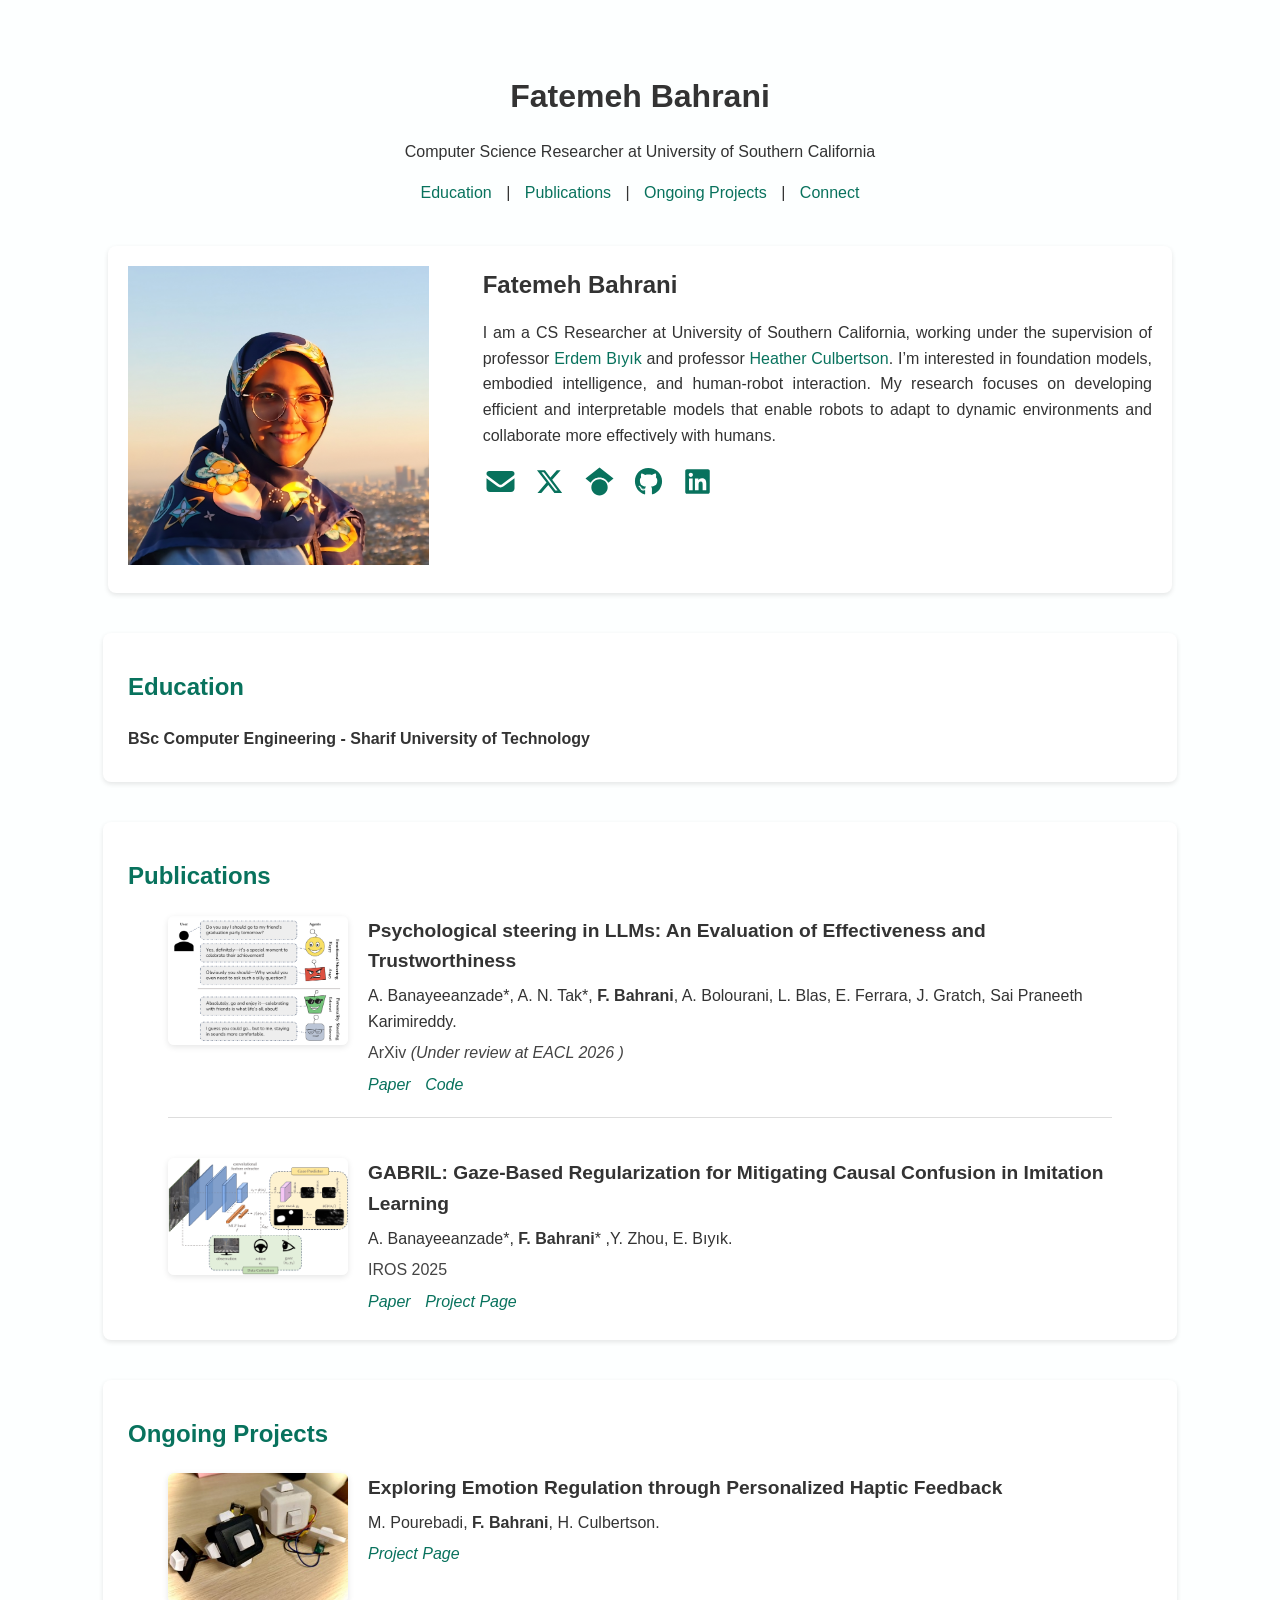
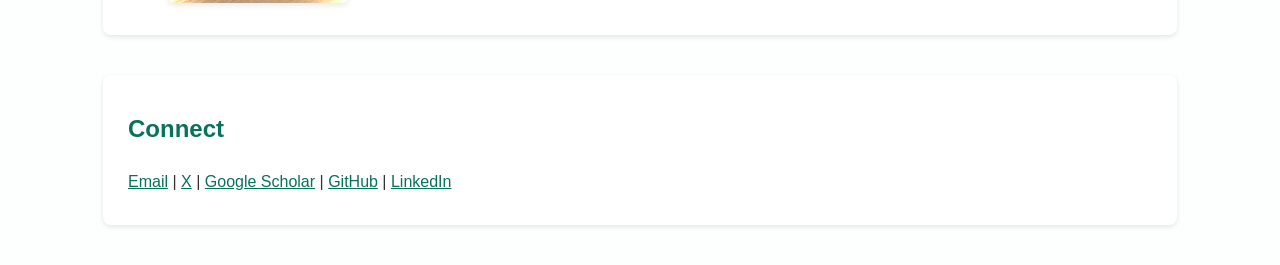
==== index.html @ c16b2621 "update in bio" ====
<!DOCTYPE html>
<html lang="en">
<head>
  <meta charset="UTF-8">
  <meta name="viewport" content="width=device-width, initial-scale=1">
  <title>Fatemeh Bahrani – Homepage</title>
  <link rel="stylesheet" href="style.css">
</head>
<body>
  <header>
    <h1>Fatemeh Bahrani</h1>
    <p>Computer Science Researcher at University of Southern California</p>
    <meta name="viewport" content="width=device-width, initial-scale=1.0">
    <nav>
      <a href="#education">Education</a> |
      <a href="#publications">Publications</a> |
      <a href="#projects">Ongoing Projects</a> |
      <a href="#connect">Connect</a>
    </nav>
  </header>

  <!-- Top Profile Section COLOR: #08725d -->
    <section class="profile">
        
        <div class="profile-summary">
            <img src="images/profile_image.jpg" alt="Fatemeh Bahrani" width="90%" >
        </div>

        <div class="profile-text">
            <h1>Fatemeh Bahrani</h1>
            <p>
            I am a CS Researcher at University of Southern California, working under the supervision of professor
            <a href="https://ebiyik.github.io/">Erdem Bıyık</a> and professor <a href="https://sites.usc.edu/culbertson/">Heather Culbertson</a>.
            I’m interested in foundation models, embodied intelligence, and human-robot interaction. My research focuses on developing efficient 
            and interpretable models that enable robots to adapt to dynamic environments and collaborate more effectively with humans.
            </p>
            <div class="social-links">
                <a href="mailto:nf.bahrani@gmail.com"><img src="icons/envelope-solid-full.svg" class="profile-icon"></a>
                <a href="https://x.com/nfbhrn"><img src="icons/x-twitter-brands-solid-full.svg" class="profile-icon"></a>
                <a href="https://scholar.google.com/citations?view_op=list_works&hl=en&user=3tdMZ68AAAAJ"><img src="icons/google-scholar-brands-solid-full.svg" class="profile-icon"></a>
                <a href="https://github.com/nfbahrani"><img src="icons/github-brands-solid-full.svg" class="profile-icon"></a>
                <a href="https://linkedin.com/in/fatemeh-bahrani"><img src="icons/linkedin-brands-solid-full.svg" class="profile-icon"></a>
            </div>
        </div> 


    </section>


  <section id="education">
    <h2>Education</h2>
    <ul>
        <li><strong>BSc Computer Engineering - Sharif University of Technology</strong></li>
    </ul>
    <!-- <p>Brief overview of your areas of focus, e.g., optimization theory, deep learning, interpretability, etc.</p> -->
  </section>

  <section id="publication">
    <h2>Publications</h2>

        <div class="publication-prj-item">
            <div class="pub-img">
                <img src="images/emo_llm.png" alt="Paper figure">
            </div>
            <div class="pub-text">
                <div class="pub-title">Psychological steering in LLMs: An Evaluation of Effectiveness and Trustworthiness</div>
                <div class="pub-authors">A. Banayeeanzade*, A. N. Tak*, <b>F. Bahrani</b>, A. Bolourani, L. Blas, E. Ferrara, J. Gratch, Sai Praneeth Karimireddy.</div>
                <div class="pub-venue">ArXiv <i>(Under review at EACL 2026 )</i></div>
                <div class="pub-links">
                    <a href="https://arxiv.org/abs/2510.04484"><i>Paper</i></a>
                    <a href="https://github.com/aminbana/PsySet"><i>Code</i></a>
                </div>
            </div>
        </div>

        <div class="publication-prj-item">
            <div class="pub-img">
                <img src="images/GABRIL.png" alt="Paper figure">
            </div>
            <div class="pub-text">
                <div class="pub-title">GABRIL: Gaze-Based Regularization for Mitigating Causal Confusion in Imitation Learning</div>
                <div class="pub-authors">A. Banayeeanzade*, <b>F. Bahrani</b>* ,Y. Zhou, E. Bıyık.</div>
                <div class="pub-venue">IROS 2025</div>
                <div class="pub-links">
                    <a href="https://arxiv.org/abs/2507.19647"><i>Paper</i></a>
                    <a href="https://liralab.usc.edu/gabril/"><i>Project Page</i></a>
                </div>
            </div>
        </div>

  </section>

  <section id="projects">
    <h2>Ongoing Projects</h2>
        <div class="publication-prj-item">
            <div class="pub-img">
                <img src="images/fidgetting.jpg" alt="Paper figure">
            </div>
            <div class="pub-text">
                <div class="pub-title">Exploring Emotion Regulation through Personalized Haptic Feedback</div>
                <div class="pub-authors">M. Pourebadi, <b>F. Bahrani</b>, H. Culbertson.</div>
                <!-- <div class="pub-venue">IROS, 2025.</div> -->
                <div class="pub-links">
                    <!-- <a href="https://arxiv.org/abs/2507.19647"><i>Paper</i></a> -->
                    <a href="https://sites.usc.edu/culbertson/fidgeting-devices/"><i>Project Page</i></a>
                </div>
            </div>
        </div>

  </section>

  <section id="connect">
    <h2>Connect</h2>
    <p>
      <a href="mailto:nf.bahrani@gmail.com">Email</a> |
      <a href="https://x.com/nfbhrn">X</a> |
      <a href="https://scholar.google.com/citations?user=3tdMZ68AAAAJ&hl=en">Google Scholar</a> |
      <a href="https://github.com/nfbahrani">GitHub</a> |
      <a href="https://linkedin.com/in/fatemeh-bahrani">LinkedIn</a>
    </p>
  </section>
</body>
</html>
---- style.css ----
.profile {
  display: flex;
  align-items: flex-start; /* Align top edges */
  justify-content: space-between;
  /* max-width: 900px; */
  margin: 40px auto;
  padding: 20px 20px;
  gap: 20px;
}

.profile-text {
  flex: 2; /* Takes remaining space */
}

.profile-text h1 {
  margin-top: 0;
}

.profile-text p {
  line-height: 1.6;
  font-size: 1rem;
  text-align: justify;  /* stretches text to both edges */
}

.profile-text a {
  color: #08725d;
  text-decoration: none;
}

.profile-text .profile-icon {
  width:4%; 
  min-width: 35px;
  height:auto; 
  vertical-align: middle;
}

.profile-text .profile-icon:hover {
  transform: scale(1.1); /* grow slightly when hovered */
  cursor: pointer;
}

.profile-text image{
    width:10%; 
    height:auto; 
    vertical-align: top;
}

.profile-text a:hover {
  text-decoration: underline;
}

.social-links {
  margin-top: 10px;
  font-size: 1rem;
}

.social-links a {
  margin-right: 10px;
}

.profile-summary { /* Width is 40% of the parent and locates on the right hand side*/
    /* flex: 0 0 50%; Fixed width */
    flex: 1;
    /* display: flex;
    justify-content: center; Center the image */
}

.profile_summary img{
    /* max-width: 15%; */
    vertical-align: middle;
}

body { 
    font-family: Arial, sans-serif; 
    line-height: 1.6; 
    margin: 0; 
    padding: 0; 
    background: #fdffff; 
    color: #333; 
}

a{
    color: #08725d;
}

header, section { 
    /* max-width: 800px;  */
    max-width: 80%;
    margin: 40px auto; 
    padding: 0 20px; 
}

header { 
    text-align: center; 
    padding-top: 10px; 
}

h1 { 
    margin-bottom: 0; 
}

nav a { 
    margin: 0 10px; 
    color: #08725d; 
    text-decoration: none; 
}

nav a:hover { 
    text-decoration: underline; 
}

section { 
    background: #fff; 
    border-radius: 8px; 
    box-shadow: 0 2px 5px rgba(0,0,0,0.1); 
    padding: 15px 25px; 
    margin-bottom: 20px; 
    /* max-width: 900px; */
    margin: 40px auto;
    gap: 20px;
}

ul { 
    list-style: none; 
    padding-left: 0; 
}

ul li { 
    margin-bottom: 10px; 
}

section h2{
    color: #08725d;
}


/* -------------------------------------------------------------------------- */
/* -------------------------------------------------------------------------- */
/* -------------------------------------------------------------------------- */
/* -------------------------------------------------------------------------- */
/* -------------------------------------------------------------------------- */
/* -------------------------------------------------------------------------- */

.publication-prj-item {
  display: flex;
  align-items: flex-start;
  margin: 10px 40px;
  gap: 20px;
}

.publication-prj-item:not(:last-child) {
  border-bottom: 1px solid #ddd;  /* separation line */
  padding-bottom: 20px;
  margin-bottom: 40px;
}

.pub-img {
    flex: 0 0 180px;   /* fixed image width */
}

.pub-img img {
    max-width: 100%;
    height: auto;
    border-radius: 6px;
    box-shadow: 0 2px 6px rgba(0,0,0,0.1);
}

.pub-text {
    flex: 1;
}

.pub-title {
    font-size: 1.2em;
    font-weight: bold;
    margin-bottom: 6px;
}

.pub-authors {
    margin-bottom: 6px;
}

.pub-venue {
    margin-bottom: 6px;
    color: #444;
}

.pub-links a {
    margin-right: 10px;
    color: #08725d;
    text-decoration: none;
}

.pub-links a:hover {
    text-decoration: underline;
}
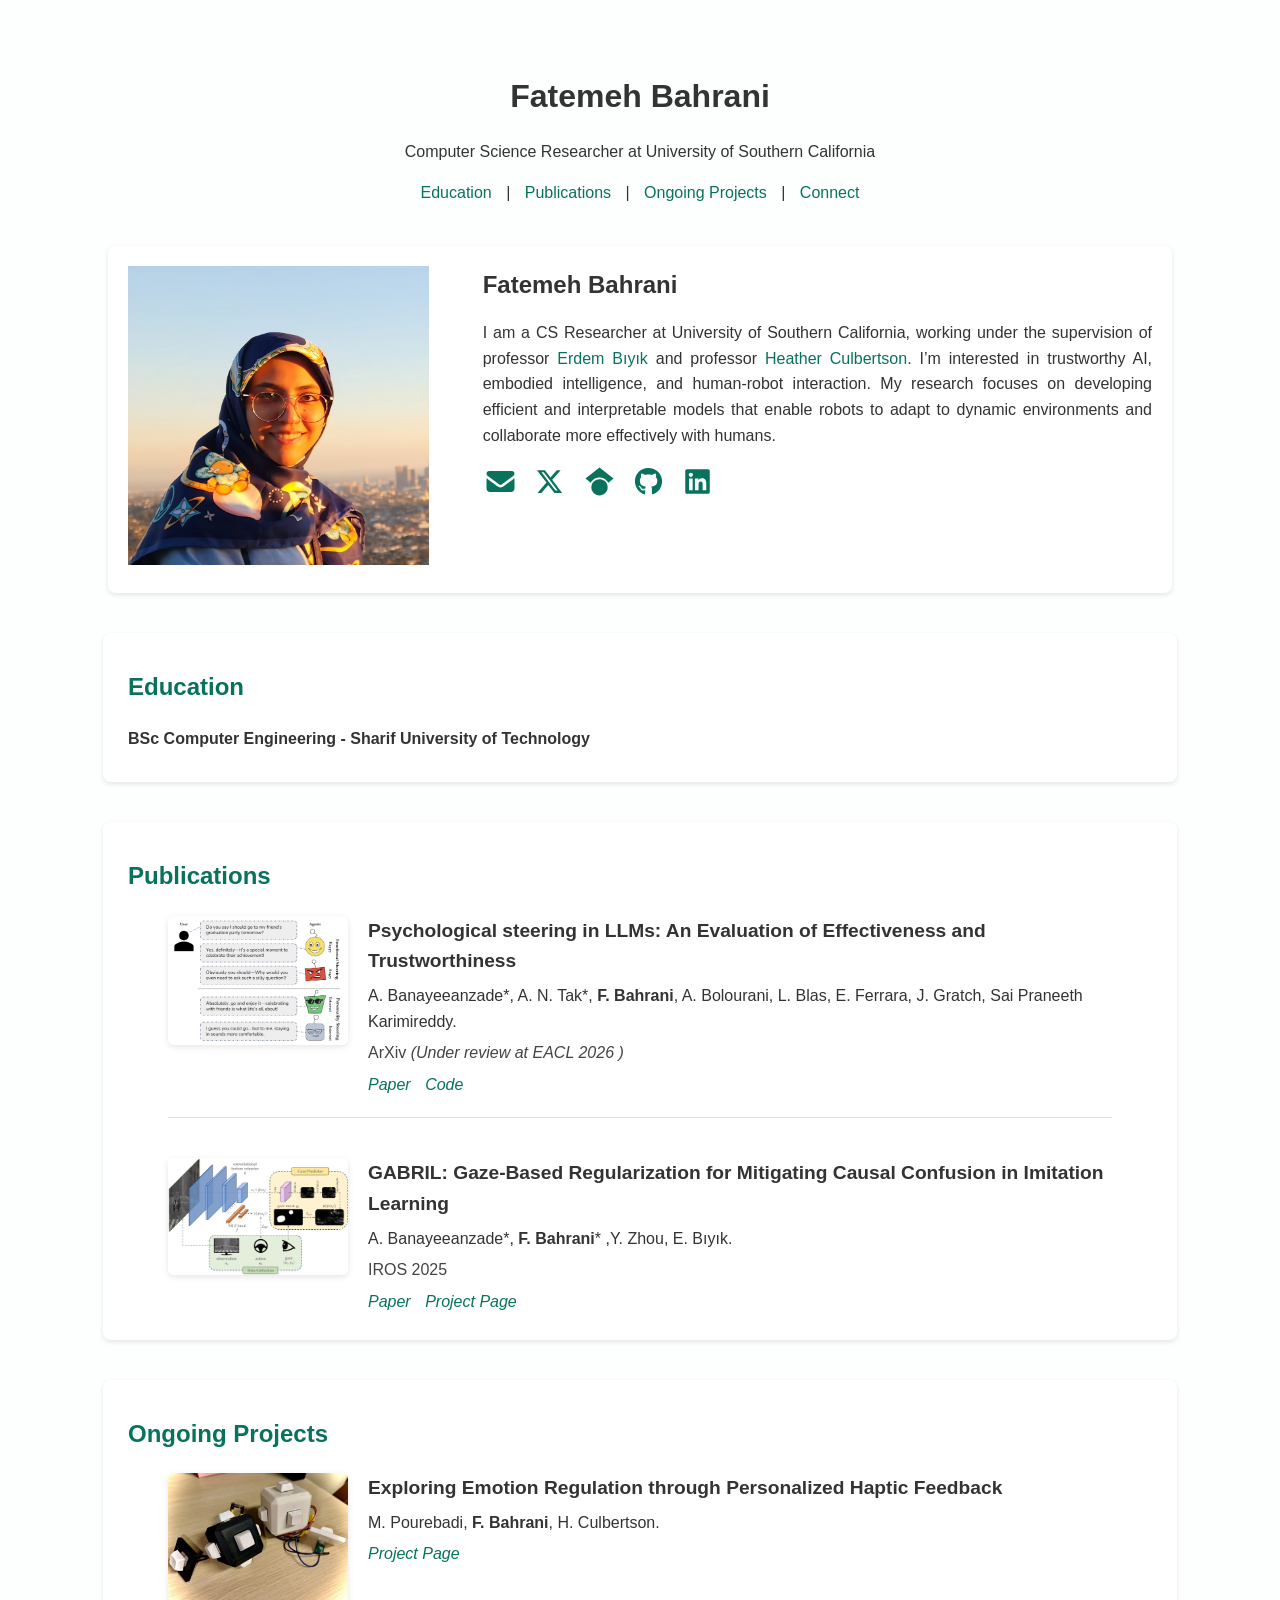
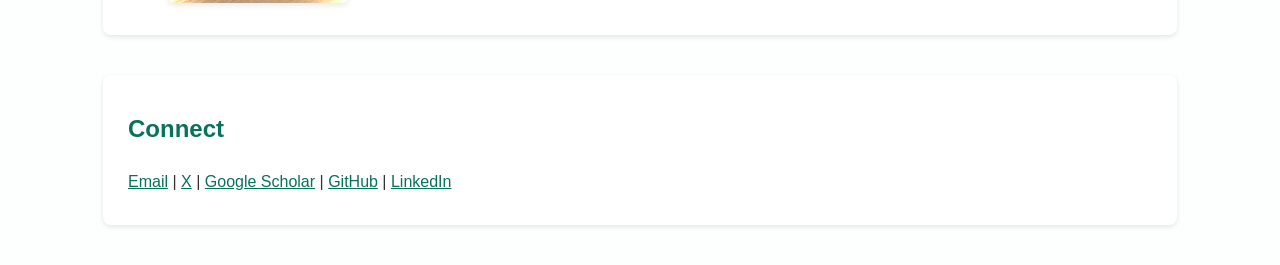
==== commit fe95a32f: "change in bio minor bug fix" ====
--- a/index.html
+++ b/index.html
@@ -31,7 +31,7 @@
             <p>
             I am a CS Researcher at University of Southern California, working under the supervision of professor
             <a href="https://ebiyik.github.io/">Erdem Bıyık</a> and professor <a href="https://sites.usc.edu/culbertson/">Heather Culbertson</a>.
-            I’m interested in foundation models, embodied intelligence, and human-robot interaction. My research focuses on developing efficient 
+            I’m interested in trustworthy AI, embodied intelligence, and human-robot interaction. My research focuses on developing efficient 
             and interpretable models that enable robots to adapt to dynamic environments and collaborate more effectively with humans.
             </p>
             <div class="social-links">
@@ -55,7 +55,7 @@
     <!-- <p>Brief overview of your areas of focus, e.g., optimization theory, deep learning, interpretability, etc.</p> -->
   </section>
 
-  <section id="publication">
+  <section id="publications">
     <h2>Publications</h2>
 
         <div class="publication-prj-item">
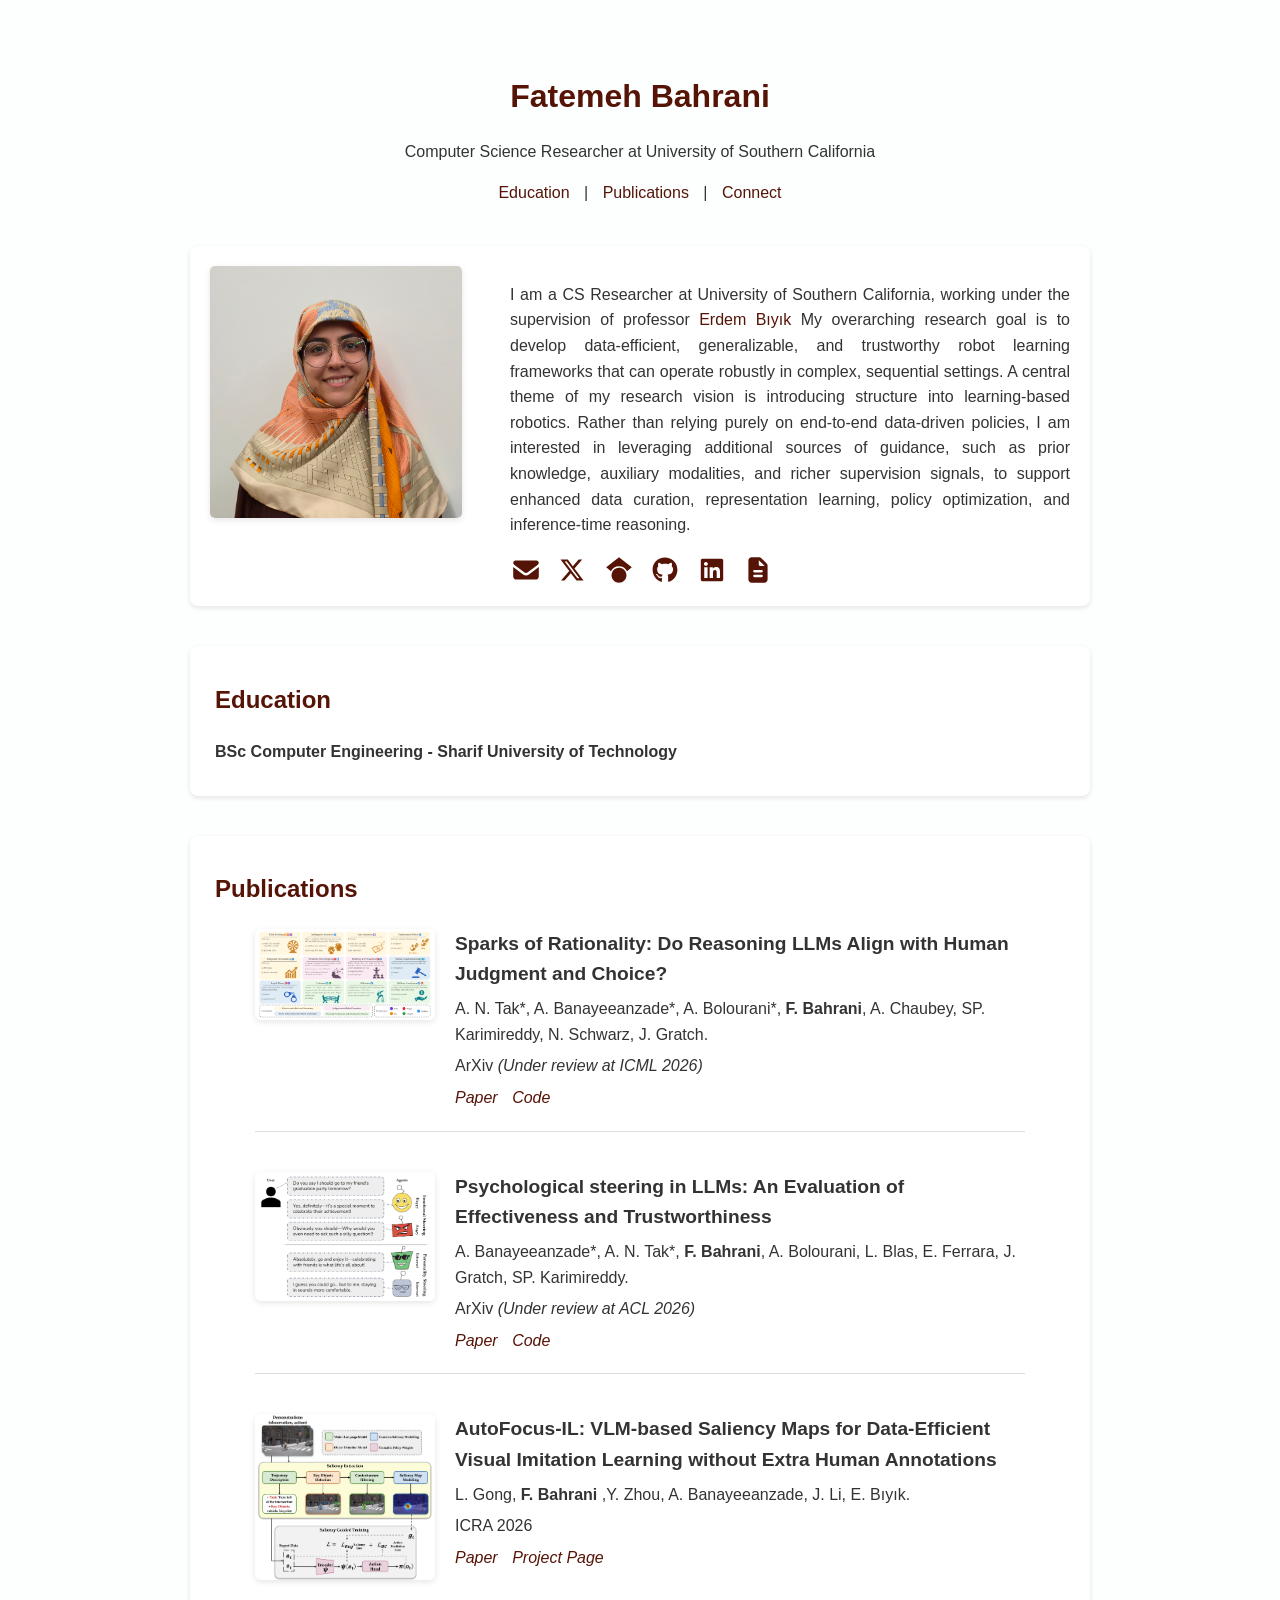
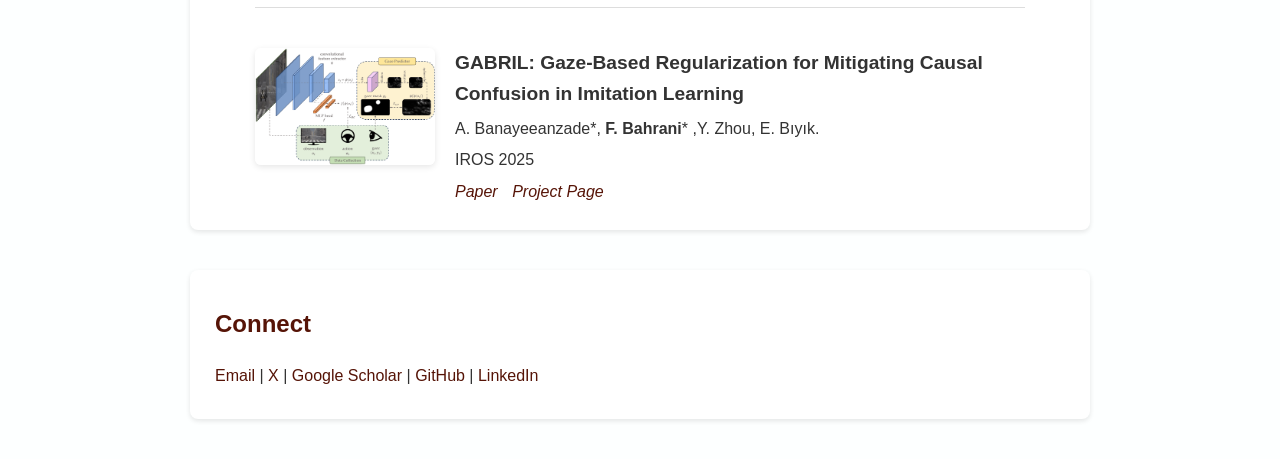
==== commit c567440f: "change theme change profile pic add cv responsive on phone size add autofocus-il and sparks of ratio" ====
--- a/index.html
+++ b/index.html
@@ -10,11 +10,10 @@
   <header>
     <h1>Fatemeh Bahrani</h1>
     <p>Computer Science Researcher at University of Southern California</p>
-    <meta name="viewport" content="width=device-width, initial-scale=1.0">
     <nav>
       <a href="#education">Education</a> |
       <a href="#publications">Publications</a> |
-      <a href="#projects">Ongoing Projects</a> |
+      <!-- <a href="#projects">Ongoing Projects</a> | -->
       <a href="#connect">Connect</a>
     </nav>
   </header>
@@ -23,23 +22,40 @@
     <section class="profile">
         
         <div class="profile-summary">
-            <img src="images/profile_image.jpg" alt="Fatemeh Bahrani" width="90%" >
+            <img src="images/profile-image.jpg" alt="Fatemeh Bahrani">
         </div>
 
         <div class="profile-text">
-            <h1>Fatemeh Bahrani</h1>
+            <!-- <h1>Fatemeh Bahrani</h1> -->
             <p>
             I am a CS Researcher at University of Southern California, working under the supervision of professor
-            <a href="https://ebiyik.github.io/">Erdem Bıyık</a> and professor <a href="https://sites.usc.edu/culbertson/">Heather Culbertson</a>.
-            I’m interested in trustworthy AI, embodied intelligence, and human-robot interaction. My research focuses on developing efficient 
-            and interpretable models that enable robots to adapt to dynamic environments and collaborate more effectively with humans.
+            <a href="https://ebiyik.github.io/">Erdem Bıyık</a>
+            My overarching research goal is to develop data-efficient, generalizable, and trustworthy robot learning 
+            frameworks that can operate robustly in complex, sequential settings. A central theme of my research 
+            vision is introducing structure into learning-based robotics. Rather than relying purely on end-to-end 
+            data-driven policies, I am interested in leveraging additional sources of guidance, such as prior knowledge, 
+            auxiliary modalities, and richer supervision signals, to support enhanced data curation, representation 
+            learning, policy optimization, and inference-time reasoning.
             </p>
             <div class="social-links">
-                <a href="mailto:nf.bahrani@gmail.com"><img src="icons/envelope-solid-full.svg" class="profile-icon"></a>
-                <a href="https://x.com/nfbhrn"><img src="icons/x-twitter-brands-solid-full.svg" class="profile-icon"></a>
-                <a href="https://scholar.google.com/citations?view_op=list_works&hl=en&user=3tdMZ68AAAAJ"><img src="icons/google-scholar-brands-solid-full.svg" class="profile-icon"></a>
-                <a href="https://github.com/nfbahrani"><img src="icons/github-brands-solid-full.svg" class="profile-icon"></a>
-                <a href="https://linkedin.com/in/fatemeh-bahrani"><img src="icons/linkedin-brands-solid-full.svg" class="profile-icon"></a>
+                <a href="mailto:nf.bahrani@gmail.com">
+                    <svg xmlns="http://www.w3.org/2000/svg" viewBox="0 0 640 640" class="profile-icon"><!--!Font Awesome Free v7.1.0 by @fontawesome - https://fontawesome.com License - https://fontawesome.com/license/free Copyright 2026 Fonticons, Inc.--><path fill="currentColor" d="M112 128C85.5 128 64 149.5 64 176C64 191.1 71.1 205.3 83.2 214.4L291.2 370.4C308.3 383.2 331.7 383.2 348.8 370.4L556.8 214.4C568.9 205.3 576 191.1 576 176C576 149.5 554.5 128 528 128L112 128zM64 260L64 448C64 483.3 92.7 512 128 512L512 512C547.3 512 576 483.3 576 448L576 260L377.6 408.8C343.5 434.4 296.5 434.4 262.4 408.8L64 260z"/></svg>
+                </a>
+                <a href="https://x.com/nfbhrn">
+                    <svg xmlns="http://www.w3.org/2000/svg" viewBox="0 0 640 640" class="profile-icon"><!--!Font Awesome Free v7.1.0 by @fontawesome - https://fontawesome.com License - https://fontawesome.com/license/free Copyright 2026 Fonticons, Inc.--><path fill="currentColor" d="M453.2 112L523.8 112L369.6 288.2L551 528L409 528L297.7 382.6L170.5 528L99.8 528L264.7 339.5L90.8 112L236.4 112L336.9 244.9L453.2 112zM428.4 485.8L467.5 485.8L215.1 152L173.1 152L428.4 485.8z"/></svg>
+                </a>
+                <a href="https://scholar.google.com/citations?view_op=list_works&hl=en&user=3tdMZ68AAAAJ">
+                    <svg xmlns="http://www.w3.org/2000/svg" viewBox="0 0 640 640" class="profile-icon"><!--!Font Awesome Free v7.1.0 by @fontawesome - https://fontawesome.com License - https://fontawesome.com/license/free Copyright 2026 Fonticons, Inc.--><path fill="currentColor" d="M454.9 362.5C454.9 362.5 454.9 362.6 455 362.6C464.2 382 469.4 403.7 469.4 426.6C469.3 509.1 402.5 576 320 576C237.5 576 170.7 509.1 170.7 426.7C170.7 403.8 175.9 382.1 185.1 362.7C186.8 359.1 188.7 355.5 190.7 352C195.1 344.4 200.1 337.3 205.7 330.7C233.1 298.1 274.2 277.4 320.1 277.4C353.7 277.4 384.7 288.5 409.7 307.3C418.8 314.2 427.1 322 434.5 330.8C440.1 337.4 445.1 344.6 449.5 352.1C451.5 355.5 453.3 359.1 455 362.6L454.9 362.5zM481.3 343.7C451.2 285.3 390.3 245.3 320 245.3C249.7 245.3 188.8 285.3 158.7 343.7L64 266.7L320 64L576 266.7L481.3 343.8L481.3 343.7z"/></svg>
+                </a>
+                <a href="https://github.com/nfbahrani">
+                    <svg xmlns="http://www.w3.org/2000/svg" viewBox="0 0 640 640" class="profile-icon"><!--!Font Awesome Free v7.1.0 by @fontawesome - https://fontawesome.com License - https://fontawesome.com/license/free Copyright 2026 Fonticons, Inc.--><path fill="currentColor" d="M237.9 461.4C237.9 463.4 235.6 465 232.7 465C229.4 465.3 227.1 463.7 227.1 461.4C227.1 459.4 229.4 457.8 232.3 457.8C235.3 457.5 237.9 459.1 237.9 461.4zM206.8 456.9C206.1 458.9 208.1 461.2 211.1 461.8C213.7 462.8 216.7 461.8 217.3 459.8C217.9 457.8 216 455.5 213 454.6C210.4 453.9 207.5 454.9 206.8 456.9zM251 455.2C248.1 455.9 246.1 457.8 246.4 460.1C246.7 462.1 249.3 463.4 252.3 462.7C255.2 462 257.2 460.1 256.9 458.1C256.6 456.2 253.9 454.9 251 455.2zM316.8 72C178.1 72 72 177.3 72 316C72 426.9 141.8 521.8 241.5 555.2C254.3 557.5 258.8 549.6 258.8 543.1C258.8 536.9 258.5 502.7 258.5 481.7C258.5 481.7 188.5 496.7 173.8 451.9C173.8 451.9 162.4 422.8 146 415.3C146 415.3 123.1 399.6 147.6 399.9C147.6 399.9 172.5 401.9 186.2 425.7C208.1 464.3 244.8 453.2 259.1 446.6C261.4 430.6 267.9 419.5 275.1 412.9C219.2 406.7 162.8 398.6 162.8 302.4C162.8 274.9 170.4 261.1 186.4 243.5C183.8 237 175.3 210.2 189 175.6C209.9 169.1 258 202.6 258 202.6C278 197 299.5 194.1 320.8 194.1C342.1 194.1 363.6 197 383.6 202.6C383.6 202.6 431.7 169 452.6 175.6C466.3 210.3 457.8 237 455.2 243.5C471.2 261.2 481 275 481 302.4C481 398.9 422.1 406.6 366.2 412.9C375.4 420.8 383.2 435.8 383.2 459.3C383.2 493 382.9 534.7 382.9 542.9C382.9 549.4 387.5 557.3 400.2 555C500.2 521.8 568 426.9 568 316C568 177.3 455.5 72 316.8 72zM169.2 416.9C167.9 417.9 168.2 420.2 169.9 422.1C171.5 423.7 173.8 424.4 175.1 423.1C176.4 422.1 176.1 419.8 174.4 417.9C172.8 416.3 170.5 415.6 169.2 416.9zM158.4 408.8C157.7 410.1 158.7 411.7 160.7 412.7C162.3 413.7 164.3 413.4 165 412C165.7 410.7 164.7 409.1 162.7 408.1C160.7 407.5 159.1 407.8 158.4 408.8zM190.8 444.4C189.2 445.7 189.8 448.7 192.1 450.6C194.4 452.9 197.3 453.2 198.6 451.6C199.9 450.3 199.3 447.3 197.3 445.4C195.1 443.1 192.1 442.8 190.8 444.4zM179.4 429.7C177.8 430.7 177.8 433.3 179.4 435.6C181 437.9 183.7 438.9 185 437.9C186.6 436.6 186.6 434 185 431.7C183.6 429.4 181 428.4 179.4 429.7z"/></svg>
+                </a>
+                <a href="https://linkedin.com/in/fatemeh-bahrani">
+                    <svg xmlns="http://www.w3.org/2000/svg" viewBox="0 0 640 640" class="profile-icon"><!--!Font Awesome Free v7.1.0 by @fontawesome - https://fontawesome.com License - https://fontawesome.com/license/free Copyright 2026 Fonticons, Inc.--><path fill="currentColor" d="M512 96L127.9 96C110.3 96 96 110.5 96 128.3L96 511.7C96 529.5 110.3 544 127.9 544L512 544C529.6 544 544 529.5 544 511.7L544 128.3C544 110.5 529.6 96 512 96zM231.4 480L165 480L165 266.2L231.5 266.2L231.5 480L231.4 480zM198.2 160C219.5 160 236.7 177.2 236.7 198.5C236.7 219.8 219.5 237 198.2 237C176.9 237 159.7 219.8 159.7 198.5C159.7 177.2 176.9 160 198.2 160zM480.3 480L413.9 480L413.9 376C413.9 351.2 413.4 319.3 379.4 319.3C344.8 319.3 339.5 346.3 339.5 374.2L339.5 480L273.1 480L273.1 266.2L336.8 266.2L336.8 295.4L337.7 295.4C346.6 278.6 368.3 260.9 400.6 260.9C467.8 260.9 480.3 305.2 480.3 362.8L480.3 480z"/></svg>
+                </a>
+                <a href="files/Fatemeh_Bahrani_CV.pdf">
+                    <svg xmlns="http://www.w3.org/2000/svg" viewBox="0 0 640 640" class="profile-icon"><!--!Font Awesome Free v7.1.0 by @fontawesome - https://fontawesome.com License - https://fontawesome.com/license/free Copyright 2026 Fonticons, Inc.--><path fill="currentColor" d="M128 128C128 92.7 156.7 64 192 64L341.5 64C358.5 64 374.8 70.7 386.8 82.7L493.3 189.3C505.3 201.3 512 217.6 512 234.6L512 512C512 547.3 483.3 576 448 576L192 576C156.7 576 128 547.3 128 512L128 128zM336 122.5L336 216C336 229.3 346.7 240 360 240L453.5 240L336 122.5zM248 320C234.7 320 224 330.7 224 344C224 357.3 234.7 368 248 368L392 368C405.3 368 416 357.3 416 344C416 330.7 405.3 320 392 320L248 320zM248 416C234.7 416 224 426.7 224 440C224 453.3 234.7 464 248 464L392 464C405.3 464 416 453.3 416 440C416 426.7 405.3 416 392 416L248 416z"/></svg>
+                </a>
             </div>
         </div> 
 
@@ -60,12 +76,27 @@
 
         <div class="publication-prj-item">
             <div class="pub-img">
-                <img src="images/emo_llm.png" alt="Paper figure">
+                <img src="images/paper_img/sparks_of_rationality.png" alt="Paper figure">
+            </div>
+            <div class="pub-text">
+                <div class="pub-title">Sparks of Rationality: Do Reasoning LLMs Align with Human Judgment and Choice?</div>
+                <div class="pub-authors">A. N. Tak*, A. Banayeeanzade*, A. Bolourani*, <b>F. Bahrani</b>, A. Chaubey, SP. Karimireddy, N. Schwarz, J. Gratch.</div>
+                <div class="pub-venue">ArXiv <i>(Under review at ICML 2026)</i></div>
+                <div class="pub-links">
+                    <a href="https://www.arxiv.org/abs/2601.22329"><i>Paper</i></a>
+                    <a href="https://github.com/AlaNekTak/DLLM"><i>Code</i></a>
+                </div>
+            </div>
+        </div>
+
+        <div class="publication-prj-item">
+            <div class="pub-img">
+                <img src="images/paper_img/psyset.png" alt="Paper figure">
             </div>
             <div class="pub-text">
                 <div class="pub-title">Psychological steering in LLMs: An Evaluation of Effectiveness and Trustworthiness</div>
-                <div class="pub-authors">A. Banayeeanzade*, A. N. Tak*, <b>F. Bahrani</b>, A. Bolourani, L. Blas, E. Ferrara, J. Gratch, Sai Praneeth Karimireddy.</div>
-                <div class="pub-venue">ArXiv <i>(Under review at EACL 2026 )</i></div>
+                <div class="pub-authors">A. Banayeeanzade*, A. N. Tak*, <b>F. Bahrani</b>, A. Bolourani, L. Blas, E. Ferrara, J. Gratch, SP. Karimireddy.</div>
+                <div class="pub-venue">ArXiv <i>(Under review at ACL 2026)</i></div>
                 <div class="pub-links">
                     <a href="https://arxiv.org/abs/2510.04484"><i>Paper</i></a>
                     <a href="https://github.com/aminbana/PsySet"><i>Code</i></a>
@@ -75,7 +106,22 @@
 
         <div class="publication-prj-item">
             <div class="pub-img">
-                <img src="images/GABRIL.png" alt="Paper figure">
+                <img src="images/paper_img/autofocus.png" alt="Paper figure">
+            </div>
+            <div class="pub-text">
+                <div class="pub-title">AutoFocus-IL: VLM-based Saliency Maps for Data-Efficient Visual Imitation Learning without Extra Human Annotations</div>
+                <div class="pub-authors">L. Gong, <b>F. Bahrani</b> ,Y. Zhou, A. Banayeeanzade, J. Li, E. Bıyık.</div>
+                <div class="pub-venue">ICRA 2026</div>
+                <div class="pub-links">
+                    <a href="https://arxiv.org/abs/2511.18617"><i>Paper</i></a>
+                    <a href="https://autofocus-il.github.io/"><i>Project Page</i></a>
+                </div>
+            </div>
+        </div>
+
+        <div class="publication-prj-item">
+            <div class="pub-img">
+                <img src="images/paper_img/GABRIL.png" alt="Paper figure">
             </div>
             <div class="pub-text">
                 <div class="pub-title">GABRIL: Gaze-Based Regularization for Mitigating Causal Confusion in Imitation Learning</div>
@@ -90,24 +136,9 @@
 
   </section>
 
-  <section id="projects">
-    <h2>Ongoing Projects</h2>
-        <div class="publication-prj-item">
-            <div class="pub-img">
-                <img src="images/fidgetting.jpg" alt="Paper figure">
-            </div>
-            <div class="pub-text">
-                <div class="pub-title">Exploring Emotion Regulation through Personalized Haptic Feedback</div>
-                <div class="pub-authors">M. Pourebadi, <b>F. Bahrani</b>, H. Culbertson.</div>
-                <!-- <div class="pub-venue">IROS, 2025.</div> -->
-                <div class="pub-links">
-                    <!-- <a href="https://arxiv.org/abs/2507.19647"><i>Paper</i></a> -->
-                    <a href="https://sites.usc.edu/culbertson/fidgeting-devices/"><i>Project Page</i></a>
-                </div>
-            </div>
-        </div>
-
-  </section>
+  <!-- <section id="projects">
+    <h2>Other Projects</h2>
+  <!-- </section> -->
 
   <section id="connect">
     <h2>Connect</h2>
--- a/style.css
+++ b/style.css
@@ -1,3 +1,87 @@
+:root {
+    --primary-color: #561407;
+    --secondary-color: #ffffff;
+    --text-color: #333;
+    --link-color: #560724;
+    --link-hover-color: #43051a;
+}
+@media (max-width: 768px) {
+    section {
+        margin: 20px auto;
+        padding: 16px;
+    }
+
+    .profile {
+        flex-direction: column;
+        align-items: center;
+        text-align: center;
+    }
+
+    .profile-summary {
+        width: 100%;
+        text-align: center;
+        display: flex;
+        justify-content: center;
+    }
+
+    .profile-summary img {
+        display: inline-block;
+        width: 70%;
+        max-width: 280px;
+    }
+
+    .profile-text {
+        width: 100%;
+    }
+
+    .profile-text p {
+        text-align: left; /* justified text is bad on mobile */
+    }
+
+    .publication-prj-item {
+        flex-direction: column;
+        margin: 20px 0;
+    }
+
+    .pub-img {
+        flex: none;
+        width: 100%;
+    }
+
+    .pub-img img {
+        max-width: 100%;
+    }
+}
+
+@media (max-width: 480px) {
+    .profile-text .profile-icon {
+        width: 28px;
+        height: 28px;
+        color: var(--primary-color)
+    }
+
+    body {
+        font-size: 15px;
+    }
+
+    .pub-title {
+        font-size: 1.05em;
+    }
+}
+
+@media (max-width: 600px) {
+    nav {
+        display: flex;
+        flex-wrap: wrap;
+        justify-content: center;
+        gap: 10px;
+    }
+
+    nav a {
+        margin: 0;
+    }
+}
+
 .profile {
   display: flex;
   align-items: flex-start; /* Align top edges */
@@ -23,14 +107,13 @@
 }
 
 .profile-text a {
-  color: #08725d;
+  color: var(--primary-color);
   text-decoration: none;
 }
 
 .profile-text .profile-icon {
-  width:4%; 
-  min-width: 35px;
-  height:auto; 
+  width: 32px;
+  height: 32px;
   vertical-align: middle;
 }
 
@@ -46,7 +129,7 @@
 }
 
 .profile-text a:hover {
-  text-decoration: underline;
+    text-decoration: none;
 }
 
 .social-links {
@@ -65,9 +148,12 @@
     justify-content: center; Center the image */
 }
 
-.profile_summary img{
+.profile-summary img{
     /* max-width: 15%; */
-    vertical-align: middle;
+    width: 90%;
+    /* vertical-align: middle; */
+    border-radius: 2%;
+    box-shadow: 0 2px 6px rgba(0,0,0,0.1);
 }
 
 body { 
@@ -80,14 +166,19 @@
 }
 
 a{
-    color: #08725d;
+    text-decoration: none;
+    color: var(--primary-color);
 }
 
 header, section { 
     /* max-width: 800px;  */
-    max-width: 80%;
-    margin: 40px auto; 
-    padding: 0 20px; 
+    /* max-width: 80%; */
+    /* margin: 40px auto;  */
+    width: 100%;
+    max-width: 900px;
+    margin: 40px auto;
+    padding: 0 16px;
+    box-sizing: border-box;
 }
 
 header { 
@@ -97,20 +188,21 @@
 
 h1 { 
     margin-bottom: 0; 
+    color: var(--primary-color);
 }
 
 nav a { 
     margin: 0 10px; 
-    color: #08725d; 
+    color: var(--primary-color); 
     text-decoration: none; 
 }
 
 nav a:hover { 
-    text-decoration: underline; 
+    text-decoration: none; 
 }
 
 section { 
-    background: #fff; 
+    background: var(--secondary-color); 
     border-radius: 8px; 
     box-shadow: 0 2px 5px rgba(0,0,0,0.1); 
     padding: 15px 25px; 
@@ -130,7 +222,7 @@
 }
 
 section h2{
-    color: #08725d;
+    color: var(--primary-color);
 }
 
 
@@ -181,12 +273,12 @@
 
 .pub-venue {
     margin-bottom: 6px;
-    color: #444;
+    color: var(--text-color);
 }
 
 .pub-links a {
     margin-right: 10px;
-    color: #08725d;
+    color: var(--primary-color);
     text-decoration: none;
 }
 
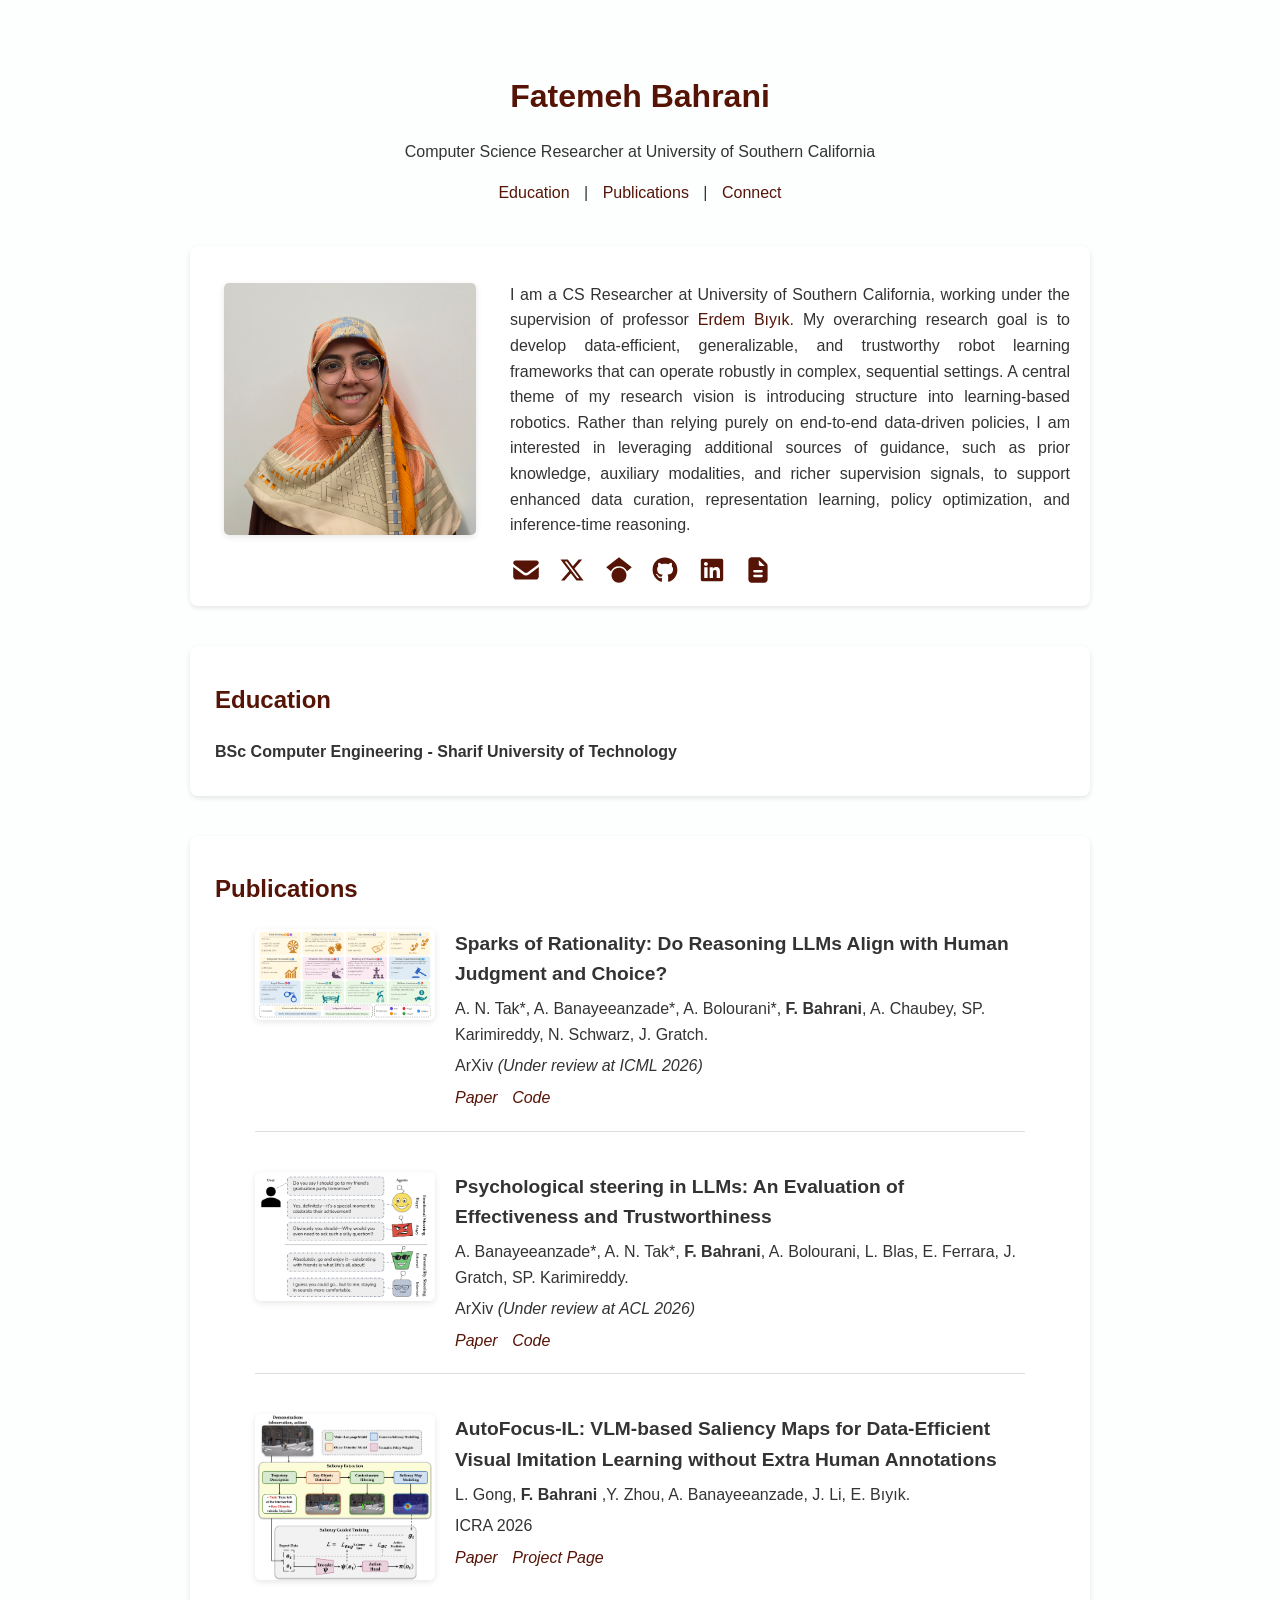
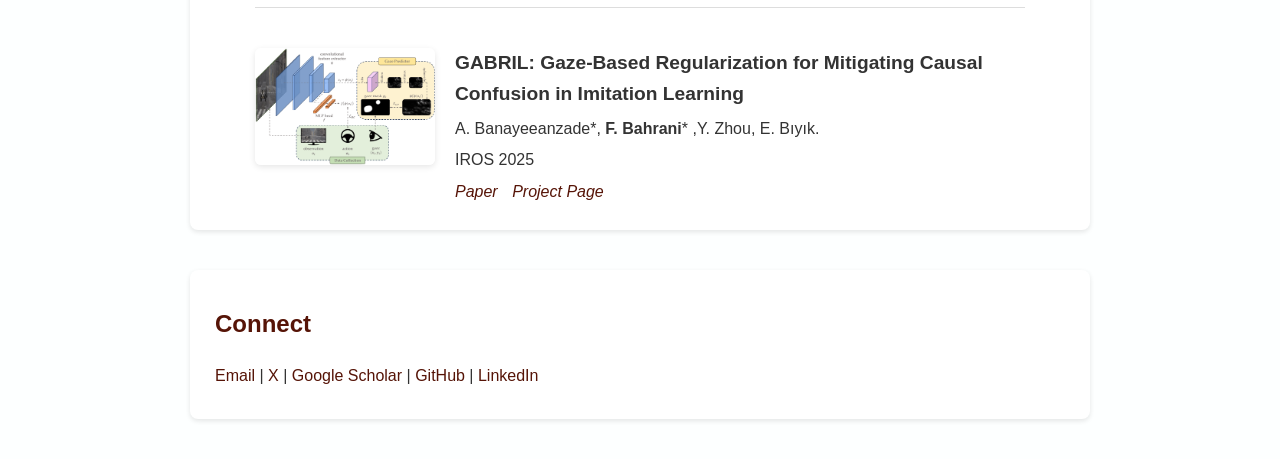
==== commit ddd03080: "minor edits" ====
--- a/index.html
+++ b/index.html
@@ -29,7 +29,7 @@
             <!-- <h1>Fatemeh Bahrani</h1> -->
             <p>
             I am a CS Researcher at University of Southern California, working under the supervision of professor
-            <a href="https://ebiyik.github.io/">Erdem Bıyık</a>
+            <a href="https://ebiyik.github.io/">Erdem Bıyık</a>.
             My overarching research goal is to develop data-efficient, generalizable, and trustworthy robot learning 
             frameworks that can operate robustly in complex, sequential settings. A central theme of my research 
             vision is introducing structure into learning-based robotics. Rather than relying purely on end-to-end 
--- a/style.css
+++ b/style.css
@@ -15,6 +15,7 @@
         flex-direction: column;
         align-items: center;
         text-align: center;
+        vertical-align: middle;
     }
 
     .profile-summary {
@@ -22,12 +23,14 @@
         text-align: center;
         display: flex;
         justify-content: center;
+        vertical-align: middle;
     }
 
     .profile-summary img {
         display: inline-block;
         width: 70%;
         max-width: 280px;
+        vertical-align: middle;
     }
 
     .profile-text {
@@ -146,6 +149,9 @@
     flex: 1;
     /* display: flex;
     justify-content: center; Center the image */
+    /* Keep the content vertically middle */
+    margin-top: 2%;
+    text-align: center;
 }
 
 .profile-summary img{
@@ -154,6 +160,7 @@
     /* vertical-align: middle; */
     border-radius: 2%;
     box-shadow: 0 2px 6px rgba(0,0,0,0.1);
+    vertical-align: middle;
 }
 
 body { 
@@ -168,6 +175,10 @@
 a{
     text-decoration: none;
     color: var(--primary-color);
+}
+
+a:hover {
+    text-decoration: underline;
 }
 
 header, section { 
@@ -198,7 +209,7 @@
 }
 
 nav a:hover { 
-    text-decoration: none; 
+    text-decoration: underline; 
 }
 
 section { 
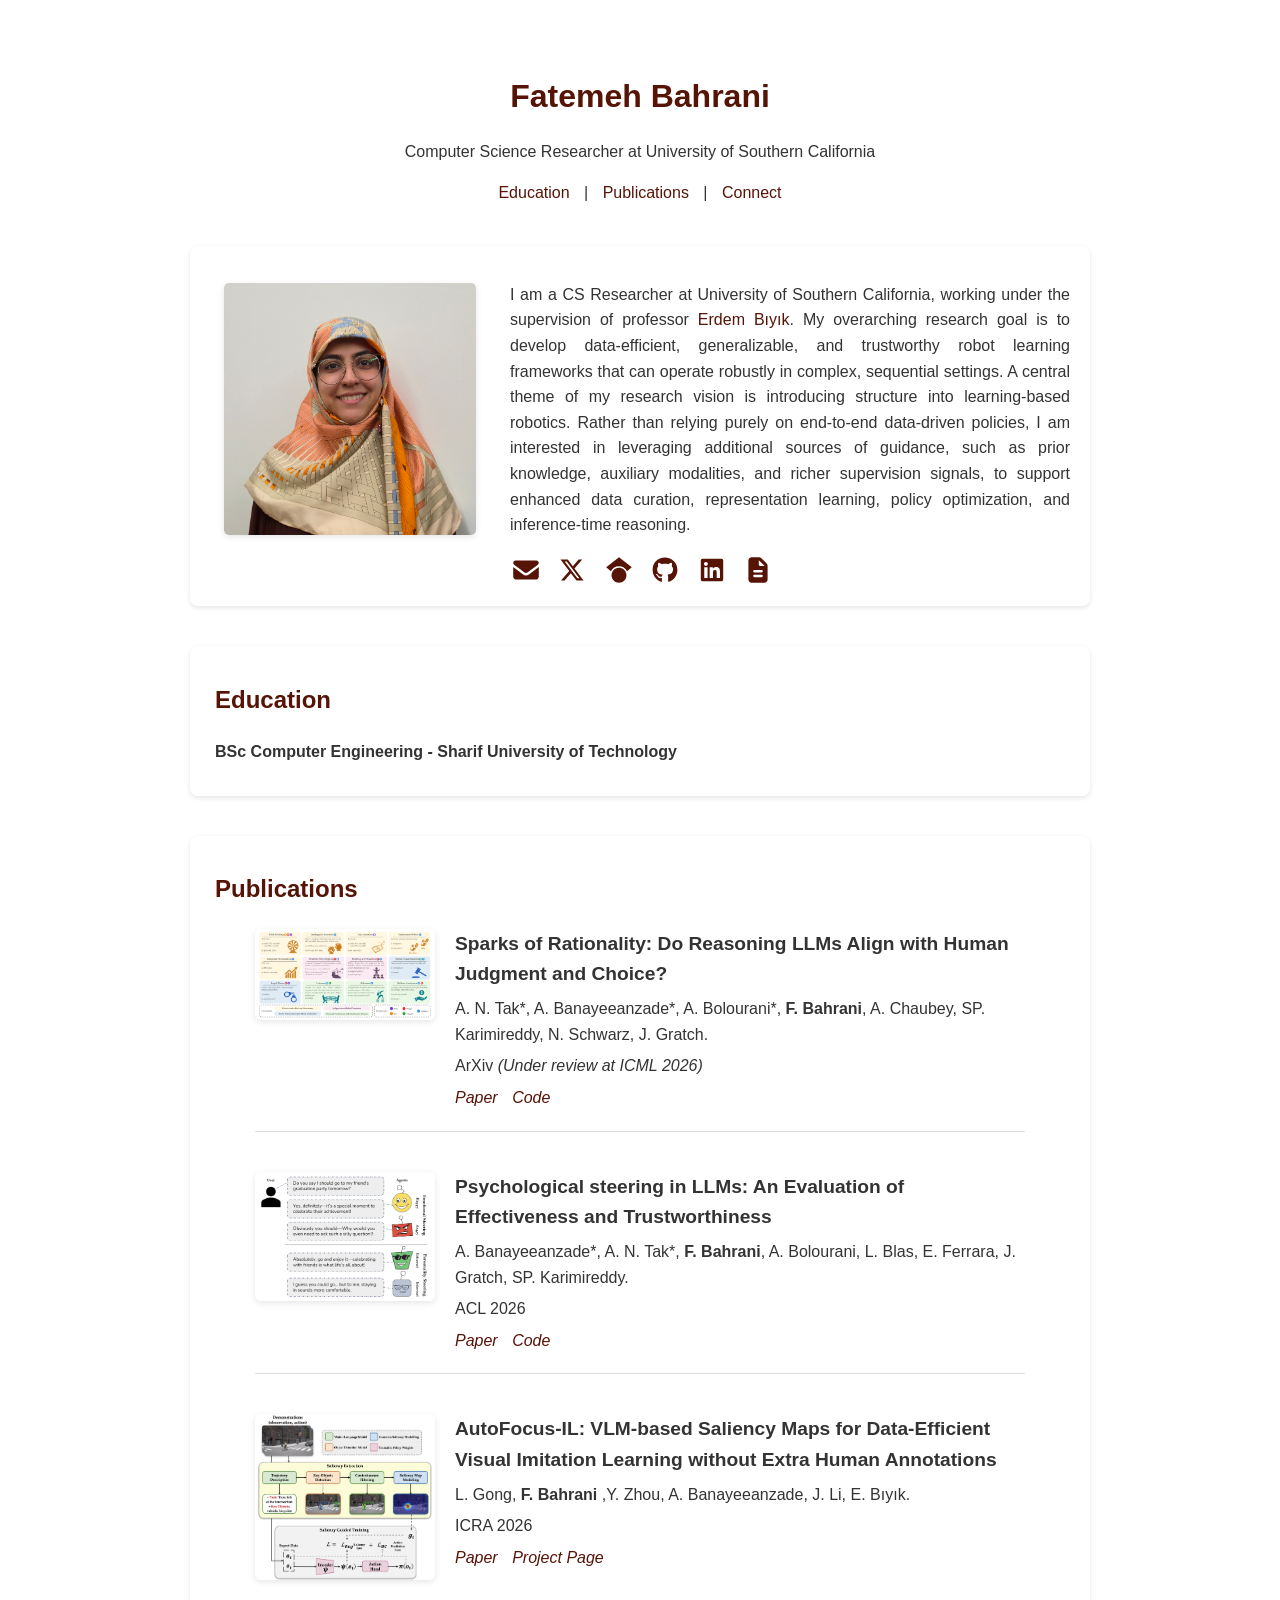
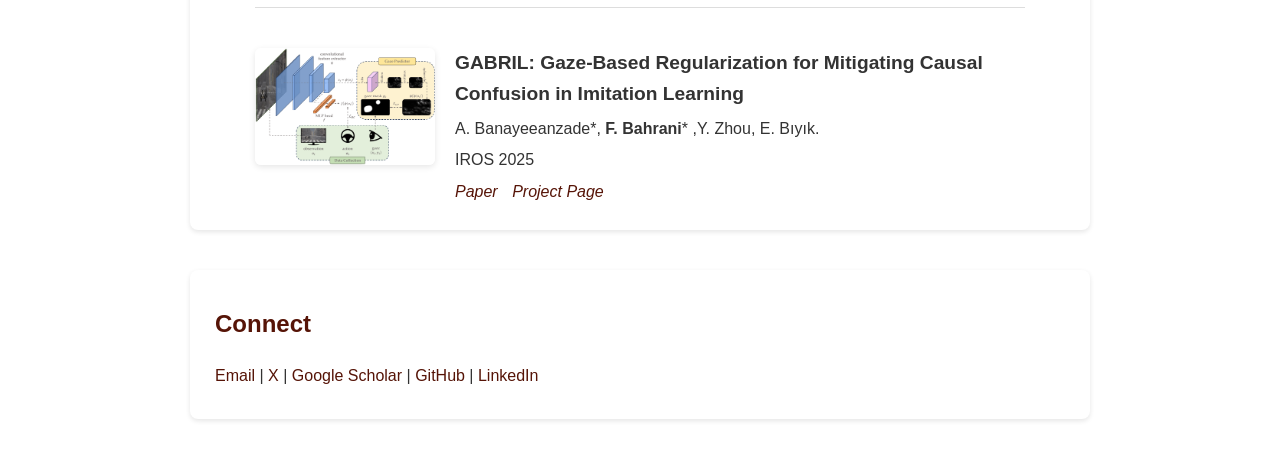
==== commit d7883c13: "ACL 2026 update" ====
--- a/index.html
+++ b/index.html
@@ -96,7 +96,7 @@
             <div class="pub-text">
                 <div class="pub-title">Psychological steering in LLMs: An Evaluation of Effectiveness and Trustworthiness</div>
                 <div class="pub-authors">A. Banayeeanzade*, A. N. Tak*, <b>F. Bahrani</b>, A. Bolourani, L. Blas, E. Ferrara, J. Gratch, SP. Karimireddy.</div>
-                <div class="pub-venue">ArXiv <i>(Under review at ACL 2026)</i></div>
+                <div class="pub-venue">ACL 2026</div>
                 <div class="pub-links">
                     <a href="https://arxiv.org/abs/2510.04484"><i>Paper</i></a>
                     <a href="https://github.com/aminbana/PsySet"><i>Code</i></a>
--- a/style.css
+++ b/style.css
@@ -168,7 +168,7 @@
     line-height: 1.6; 
     margin: 0; 
     padding: 0; 
-    background: #fdffff; 
+    background: #ffffff; 
     color: #333; 
 }
 
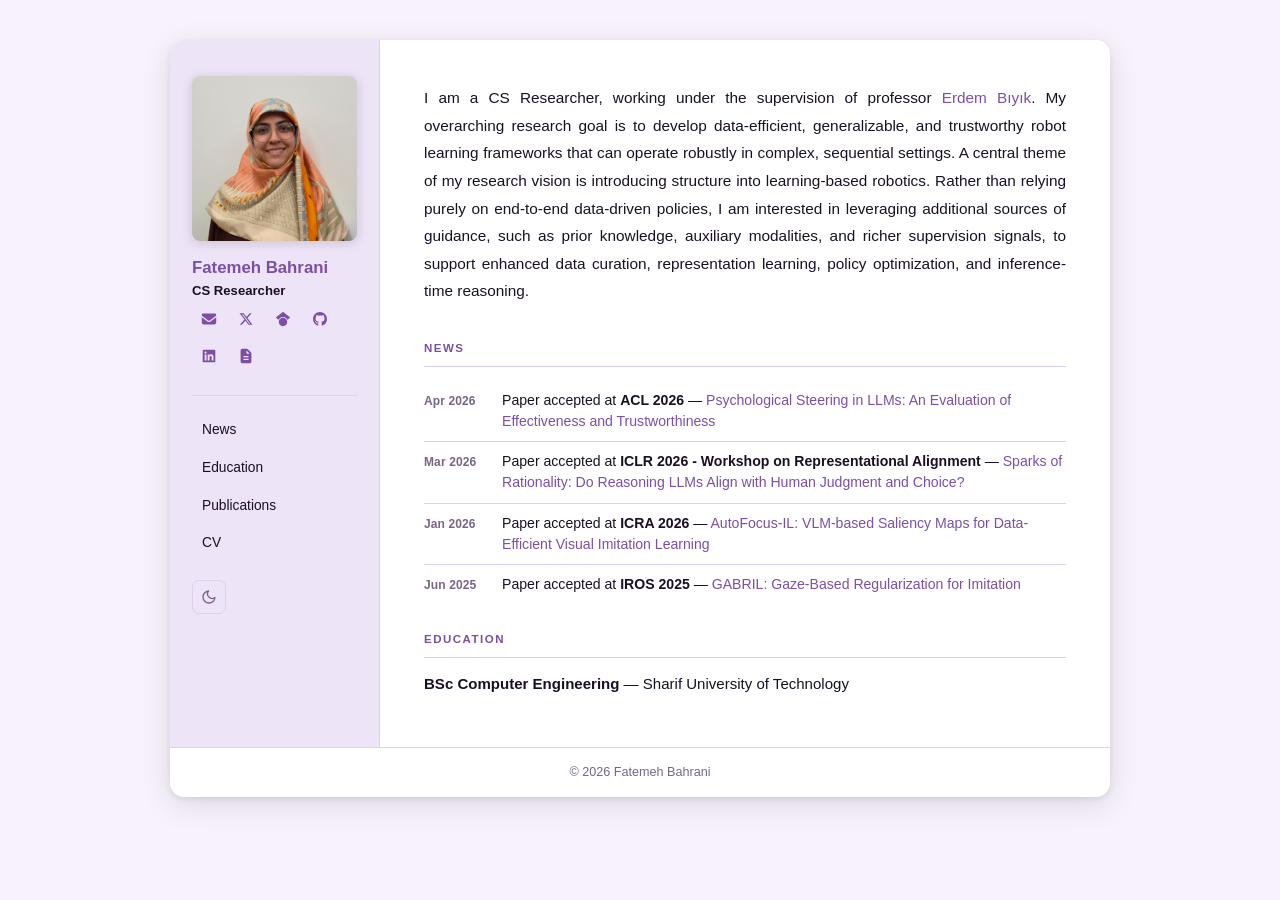
==== commit cf679f78: "sparks of artionality edit" ====
--- a/index.html
+++ b/index.html
@@ -1,154 +1,190 @@
 <!DOCTYPE html>
 <html lang="en">
 <head>
+  <!-- Prevent flash of wrong theme -->
+  <script>
+    (function(){
+      var t = localStorage.getItem('theme');
+      if (t) document.documentElement.setAttribute('data-theme', t);
+    })();
+  </script>
   <meta charset="UTF-8">
   <meta name="viewport" content="width=device-width, initial-scale=1">
-  <title>Fatemeh Bahrani – Homepage</title>
+  <title>Fatemeh Bahrani</title>
   <link rel="stylesheet" href="style.css">
 </head>
 <body>
-  <header>
-    <h1>Fatemeh Bahrani</h1>
-    <p>Computer Science Researcher at University of Southern California</p>
-    <nav>
-      <a href="#education">Education</a> |
-      <a href="#publications">Publications</a> |
-      <!-- <a href="#projects">Ongoing Projects</a> | -->
-      <a href="#connect">Connect</a>
-    </nav>
-  </header>
+<div class="layout">
 
-  <!-- Top Profile Section COLOR: #08725d -->
-    <section class="profile">
-        
-        <div class="profile-summary">
-            <img src="images/profile-image.jpg" alt="Fatemeh Bahrani">
+  <!-- ── Sidebar ─────────────────────────────────────────── -->
+  <aside class="sidebar">
+    <div class="sidebar-inner">
+
+      <img class="sidebar-photo" src="images/profile-image.jpg" alt="Fatemeh Bahrani">
+
+      <p class="sidebar-name">Fatemeh Bahrani</p>
+      <p class="sidebar-role">CS Researcher</p>
+      <!-- <p class="sidebar-affil">University of Southern California</p> -->
+
+      <div class="sidebar-icons">
+
+        <a href="mailto:nf.bahrani@gmail.com" title="Email" aria-label="Email">
+          <svg xmlns="http://www.w3.org/2000/svg" viewBox="0 0 640 640" aria-hidden="true">
+            <path fill="currentColor" d="M112 128C85.5 128 64 149.5 64 176C64 191.1 71.1 205.3 83.2 214.4L291.2 370.4C308.3 383.2 331.7 383.2 348.8 370.4L556.8 214.4C568.9 205.3 576 191.1 576 176C576 149.5 554.5 128 528 128L112 128zM64 260L64 448C64 483.3 92.7 512 128 512L512 512C547.3 512 576 483.3 576 448L576 260L377.6 408.8C343.5 434.4 296.5 434.4 262.4 408.8L64 260z"/>
+          </svg>
+        </a>
+
+        <a href="https://x.com/nfbhrn" title="X (Twitter)" aria-label="X (Twitter)">
+          <svg xmlns="http://www.w3.org/2000/svg" viewBox="0 0 640 640" aria-hidden="true">
+            <path fill="currentColor" d="M453.2 112L523.8 112L369.6 288.2L551 528L409 528L297.7 382.6L170.5 528L99.8 528L264.7 339.5L90.8 112L236.4 112L336.9 244.9L453.2 112zM428.4 485.8L467.5 485.8L215.1 152L173.1 152L428.4 485.8z"/>
+          </svg>
+        </a>
+
+        <a href="https://scholar.google.com/citations?user=3tdMZ68AAAAJ&hl=en" title="Google Scholar" aria-label="Google Scholar">
+          <svg xmlns="http://www.w3.org/2000/svg" viewBox="0 0 640 640" aria-hidden="true">
+            <path fill="currentColor" d="M454.9 362.5C454.9 362.5 454.9 362.6 455 362.6C464.2 382 469.4 403.7 469.4 426.6C469.3 509.1 402.5 576 320 576C237.5 576 170.7 509.1 170.7 426.7C170.7 403.8 175.9 382.1 185.1 362.7C186.8 359.1 188.7 355.5 190.7 352C195.1 344.4 200.1 337.3 205.7 330.7C233.1 298.1 274.2 277.4 320.1 277.4C353.7 277.4 384.7 288.5 409.7 307.3C418.8 314.2 427.1 322 434.5 330.8C440.1 337.4 445.1 344.6 449.5 352.1C451.5 355.5 453.3 359.1 455 362.6L454.9 362.5zM481.3 343.7C451.2 285.3 390.3 245.3 320 245.3C249.7 245.3 188.8 285.3 158.7 343.7L64 266.7L320 64L576 266.7L481.3 343.8L481.3 343.7z"/>
+          </svg>
+        </a>
+
+        <a href="https://github.com/nfbahrani" title="GitHub" aria-label="GitHub">
+          <svg xmlns="http://www.w3.org/2000/svg" viewBox="0 0 640 640" aria-hidden="true">
+            <path fill="currentColor" d="M237.9 461.4C237.9 463.4 235.6 465 232.7 465C229.4 465.3 227.1 463.7 227.1 461.4C227.1 459.4 229.4 457.8 232.3 457.8C235.3 457.5 237.9 459.1 237.9 461.4zM206.8 456.9C206.1 458.9 208.1 461.2 211.1 461.8C213.7 462.8 216.7 461.8 217.3 459.8C217.9 457.8 216 455.5 213 454.6C210.4 453.9 207.5 454.9 206.8 456.9zM251 455.2C248.1 455.9 246.1 457.8 246.4 460.1C246.7 462.1 249.3 463.4 252.3 462.7C255.2 462 257.2 460.1 256.9 458.1C256.6 456.2 253.9 454.9 251 455.2zM316.8 72C178.1 72 72 177.3 72 316C72 426.9 141.8 521.8 241.5 555.2C254.3 557.5 258.8 549.6 258.8 543.1C258.8 536.9 258.5 502.7 258.5 481.7C258.5 481.7 188.5 496.7 173.8 451.9C173.8 451.9 162.4 422.8 146 415.3C146 415.3 123.1 399.6 147.6 399.9C147.6 399.9 172.5 401.9 186.2 425.7C208.1 464.3 244.8 453.2 259.1 446.6C261.4 430.6 267.9 419.5 275.1 412.9C219.2 406.7 162.8 398.6 162.8 302.4C162.8 274.9 170.4 261.1 186.4 243.5C183.8 237 175.3 210.2 189 175.6C209.9 169.1 258 202.6 258 202.6C278 197 299.5 194.1 320.8 194.1C342.1 194.1 363.6 197 383.6 202.6C383.6 202.6 431.7 169 452.6 175.6C466.3 210.3 457.8 237 455.2 243.5C471.2 261.2 481 275 481 302.4C481 398.9 422.1 406.6 366.2 412.9C375.4 420.8 383.2 435.8 383.2 459.3C383.2 493 382.9 534.7 382.9 542.9C382.9 549.4 387.5 557.3 400.2 555C500.2 521.8 568 426.9 568 316C568 177.3 455.5 72 316.8 72zM169.2 416.9C167.9 417.9 168.2 420.2 169.9 422.1C171.5 423.7 173.8 424.4 175.1 423.1C176.4 422.1 176.1 419.8 174.4 417.9C172.8 416.3 170.5 415.6 169.2 416.9zM158.4 408.8C157.7 410.1 158.7 411.7 160.7 412.7C162.3 413.7 164.3 413.4 165 412C165.7 410.7 164.7 409.1 162.7 408.1C160.7 407.5 159.1 407.8 158.4 408.8zM190.8 444.4C189.2 445.7 189.8 448.7 192.1 450.6C194.4 452.9 197.3 453.2 198.6 451.6C199.9 450.3 199.3 447.3 197.3 445.4C195.1 443.1 192.1 442.8 190.8 444.4zM179.4 429.7C177.8 430.7 177.8 433.3 179.4 435.6C181 437.9 183.7 438.9 185 437.9C186.6 436.6 186.6 434 185 431.7C183.6 429.4 181 428.4 179.4 429.7z"/>
+          </svg>
+        </a>
+
+        <a href="https://linkedin.com/in/fatemeh-bahrani" title="LinkedIn" aria-label="LinkedIn">
+          <svg xmlns="http://www.w3.org/2000/svg" viewBox="0 0 640 640" aria-hidden="true">
+            <path fill="currentColor" d="M512 96L127.9 96C110.3 96 96 110.5 96 128.3L96 511.7C96 529.5 110.3 544 127.9 544L512 544C529.6 544 544 529.5 544 511.7L544 128.3C544 110.5 529.6 96 512 96zM231.4 480L165 480L165 266.2L231.5 266.2L231.5 480L231.4 480zM198.2 160C219.5 160 236.7 177.2 236.7 198.5C236.7 219.8 219.5 237 198.2 237C176.9 237 159.7 219.8 159.7 198.5C159.7 177.2 176.9 160 198.2 160zM480.3 480L413.9 480L413.9 376C413.9 351.2 413.4 319.3 379.4 319.3C344.8 319.3 339.5 346.3 339.5 374.2L339.5 480L273.1 480L273.1 266.2L336.8 266.2L336.8 295.4L337.7 295.4C346.6 278.6 368.3 260.9 400.6 260.9C467.8 260.9 480.3 305.2 480.3 362.8L480.3 480z"/>
+          </svg>
+        </a>
+
+        <a href="files/Fatemeh_Bahrani_CV.pdf" title="Download CV" aria-label="Download CV" target="_blank">
+          <svg xmlns="http://www.w3.org/2000/svg" viewBox="0 0 640 640" aria-hidden="true">
+            <path fill="currentColor" d="M128 128C128 92.7 156.7 64 192 64L341.5 64C358.5 64 374.8 70.7 386.8 82.7L493.3 189.3C505.3 201.3 512 217.6 512 234.6L512 512C512 547.3 483.3 576 448 576L192 576C156.7 576 128 547.3 128 512L128 128zM336 122.5L336 216C336 229.3 346.7 240 360 240L453.5 240L336 122.5zM248 320C234.7 320 224 330.7 224 344C224 357.3 234.7 368 248 368L392 368C405.3 368 416 357.3 416 344C416 330.7 405.3 320 392 320L248 320zM248 416C234.7 416 224 426.7 224 440C224 453.3 234.7 464 248 464L392 464C405.3 464 416 453.3 416 440C416 426.7 405.3 416 392 416L248 416z"/>
+          </svg>
+        </a>
+
+      </div>
+
+      <nav class="sidebar-nav">
+        <a href="#news">News</a>
+        <a href="#education">Education</a>
+        <a href="publications.html">Publications</a>
+        <a href="files/Fatemeh_Bahrani_CV.pdf" target="_blank">CV</a>
+      </nav>
+
+      <button id="theme-toggle" class="theme-toggle" aria-label="Switch to dark mode" title="Switch to dark mode">
+        <!-- Moon (shown in light mode) -->
+        <svg class="icon-moon" viewBox="0 0 24 24" aria-hidden="true">
+          <path d="M21 12.79A9 9 0 1 1 11.21 3 7 7 0 0 0 21 12.79z"/>
+        </svg>
+        <!-- Sun (shown in dark mode) -->
+        <svg class="icon-sun" viewBox="0 0 24 24" aria-hidden="true">
+          <circle cx="12" cy="12" r="5"/>
+          <line x1="12" y1="1" x2="12" y2="3"/>
+          <line x1="12" y1="21" x2="12" y2="23"/>
+          <line x1="4.22" y1="4.22" x2="5.64" y2="5.64"/>
+          <line x1="18.36" y1="18.36" x2="19.78" y2="19.78"/>
+          <line x1="1" y1="12" x2="3" y2="12"/>
+          <line x1="21" y1="12" x2="23" y2="12"/>
+          <line x1="4.22" y1="19.78" x2="5.64" y2="18.36"/>
+          <line x1="18.36" y1="5.64" x2="19.78" y2="4.22"/>
+        </svg>
+      </button>
+
+    </div>
+  </aside>
+
+  <!-- ── Main content ──────────────────────────────────────── -->
+  <main class="main">
+
+    <section class="about">
+      <p>
+        I am a CS Researcher, working under the supervision of professor
+        <a href="https://ebiyik.github.io/">Erdem Bıyık</a>.
+        My overarching research goal is to develop data-efficient, generalizable, and trustworthy robot learning
+        frameworks that can operate robustly in complex, sequential settings. A central theme of my research
+        vision is introducing structure into learning-based robotics. Rather than relying purely on end-to-end
+        data-driven policies, I am interested in leveraging additional sources of guidance, such as prior knowledge,
+        auxiliary modalities, and richer supervision signals, to support enhanced data curation, representation
+        learning, policy optimization, and inference-time reasoning.
+      </p>
+    </section>
+
+    <section id="news">
+      <h2>News</h2>
+      <div class="news-scroll">
+
+        <div class="news-item">
+          <span class="news-date">Apr 2026</span>
+          <span>Paper accepted at <strong>ACL 2026</strong> &mdash;
+            <a href="https://arxiv.org/abs/2510.04484">Psychological Steering in LLMs: An Evaluation of Effectiveness and Trustworthiness</a></span>
         </div>
 
-        <div class="profile-text">
-            <!-- <h1>Fatemeh Bahrani</h1> -->
-            <p>
-            I am a CS Researcher at University of Southern California, working under the supervision of professor
-            <a href="https://ebiyik.github.io/">Erdem Bıyık</a>.
-            My overarching research goal is to develop data-efficient, generalizable, and trustworthy robot learning 
-            frameworks that can operate robustly in complex, sequential settings. A central theme of my research 
-            vision is introducing structure into learning-based robotics. Rather than relying purely on end-to-end 
-            data-driven policies, I am interested in leveraging additional sources of guidance, such as prior knowledge, 
-            auxiliary modalities, and richer supervision signals, to support enhanced data curation, representation 
-            learning, policy optimization, and inference-time reasoning.
-            </p>
-            <div class="social-links">
-                <a href="mailto:nf.bahrani@gmail.com">
-                    <svg xmlns="http://www.w3.org/2000/svg" viewBox="0 0 640 640" class="profile-icon"><!--!Font Awesome Free v7.1.0 by @fontawesome - https://fontawesome.com License - https://fontawesome.com/license/free Copyright 2026 Fonticons, Inc.--><path fill="currentColor" d="M112 128C85.5 128 64 149.5 64 176C64 191.1 71.1 205.3 83.2 214.4L291.2 370.4C308.3 383.2 331.7 383.2 348.8 370.4L556.8 214.4C568.9 205.3 576 191.1 576 176C576 149.5 554.5 128 528 128L112 128zM64 260L64 448C64 483.3 92.7 512 128 512L512 512C547.3 512 576 483.3 576 448L576 260L377.6 408.8C343.5 434.4 296.5 434.4 262.4 408.8L64 260z"/></svg>
-                </a>
-                <a href="https://x.com/nfbhrn">
-                    <svg xmlns="http://www.w3.org/2000/svg" viewBox="0 0 640 640" class="profile-icon"><!--!Font Awesome Free v7.1.0 by @fontawesome - https://fontawesome.com License - https://fontawesome.com/license/free Copyright 2026 Fonticons, Inc.--><path fill="currentColor" d="M453.2 112L523.8 112L369.6 288.2L551 528L409 528L297.7 382.6L170.5 528L99.8 528L264.7 339.5L90.8 112L236.4 112L336.9 244.9L453.2 112zM428.4 485.8L467.5 485.8L215.1 152L173.1 152L428.4 485.8z"/></svg>
-                </a>
-                <a href="https://scholar.google.com/citations?view_op=list_works&hl=en&user=3tdMZ68AAAAJ">
-                    <svg xmlns="http://www.w3.org/2000/svg" viewBox="0 0 640 640" class="profile-icon"><!--!Font Awesome Free v7.1.0 by @fontawesome - https://fontawesome.com License - https://fontawesome.com/license/free Copyright 2026 Fonticons, Inc.--><path fill="currentColor" d="M454.9 362.5C454.9 362.5 454.9 362.6 455 362.6C464.2 382 469.4 403.7 469.4 426.6C469.3 509.1 402.5 576 320 576C237.5 576 170.7 509.1 170.7 426.7C170.7 403.8 175.9 382.1 185.1 362.7C186.8 359.1 188.7 355.5 190.7 352C195.1 344.4 200.1 337.3 205.7 330.7C233.1 298.1 274.2 277.4 320.1 277.4C353.7 277.4 384.7 288.5 409.7 307.3C418.8 314.2 427.1 322 434.5 330.8C440.1 337.4 445.1 344.6 449.5 352.1C451.5 355.5 453.3 359.1 455 362.6L454.9 362.5zM481.3 343.7C451.2 285.3 390.3 245.3 320 245.3C249.7 245.3 188.8 285.3 158.7 343.7L64 266.7L320 64L576 266.7L481.3 343.8L481.3 343.7z"/></svg>
-                </a>
-                <a href="https://github.com/nfbahrani">
-                    <svg xmlns="http://www.w3.org/2000/svg" viewBox="0 0 640 640" class="profile-icon"><!--!Font Awesome Free v7.1.0 by @fontawesome - https://fontawesome.com License - https://fontawesome.com/license/free Copyright 2026 Fonticons, Inc.--><path fill="currentColor" d="M237.9 461.4C237.9 463.4 235.6 465 232.7 465C229.4 465.3 227.1 463.7 227.1 461.4C227.1 459.4 229.4 457.8 232.3 457.8C235.3 457.5 237.9 459.1 237.9 461.4zM206.8 456.9C206.1 458.9 208.1 461.2 211.1 461.8C213.7 462.8 216.7 461.8 217.3 459.8C217.9 457.8 216 455.5 213 454.6C210.4 453.9 207.5 454.9 206.8 456.9zM251 455.2C248.1 455.9 246.1 457.8 246.4 460.1C246.7 462.1 249.3 463.4 252.3 462.7C255.2 462 257.2 460.1 256.9 458.1C256.6 456.2 253.9 454.9 251 455.2zM316.8 72C178.1 72 72 177.3 72 316C72 426.9 141.8 521.8 241.5 555.2C254.3 557.5 258.8 549.6 258.8 543.1C258.8 536.9 258.5 502.7 258.5 481.7C258.5 481.7 188.5 496.7 173.8 451.9C173.8 451.9 162.4 422.8 146 415.3C146 415.3 123.1 399.6 147.6 399.9C147.6 399.9 172.5 401.9 186.2 425.7C208.1 464.3 244.8 453.2 259.1 446.6C261.4 430.6 267.9 419.5 275.1 412.9C219.2 406.7 162.8 398.6 162.8 302.4C162.8 274.9 170.4 261.1 186.4 243.5C183.8 237 175.3 210.2 189 175.6C209.9 169.1 258 202.6 258 202.6C278 197 299.5 194.1 320.8 194.1C342.1 194.1 363.6 197 383.6 202.6C383.6 202.6 431.7 169 452.6 175.6C466.3 210.3 457.8 237 455.2 243.5C471.2 261.2 481 275 481 302.4C481 398.9 422.1 406.6 366.2 412.9C375.4 420.8 383.2 435.8 383.2 459.3C383.2 493 382.9 534.7 382.9 542.9C382.9 549.4 387.5 557.3 400.2 555C500.2 521.8 568 426.9 568 316C568 177.3 455.5 72 316.8 72zM169.2 416.9C167.9 417.9 168.2 420.2 169.9 422.1C171.5 423.7 173.8 424.4 175.1 423.1C176.4 422.1 176.1 419.8 174.4 417.9C172.8 416.3 170.5 415.6 169.2 416.9zM158.4 408.8C157.7 410.1 158.7 411.7 160.7 412.7C162.3 413.7 164.3 413.4 165 412C165.7 410.7 164.7 409.1 162.7 408.1C160.7 407.5 159.1 407.8 158.4 408.8zM190.8 444.4C189.2 445.7 189.8 448.7 192.1 450.6C194.4 452.9 197.3 453.2 198.6 451.6C199.9 450.3 199.3 447.3 197.3 445.4C195.1 443.1 192.1 442.8 190.8 444.4zM179.4 429.7C177.8 430.7 177.8 433.3 179.4 435.6C181 437.9 183.7 438.9 185 437.9C186.6 436.6 186.6 434 185 431.7C183.6 429.4 181 428.4 179.4 429.7z"/></svg>
-                </a>
-                <a href="https://linkedin.com/in/fatemeh-bahrani">
-                    <svg xmlns="http://www.w3.org/2000/svg" viewBox="0 0 640 640" class="profile-icon"><!--!Font Awesome Free v7.1.0 by @fontawesome - https://fontawesome.com License - https://fontawesome.com/license/free Copyright 2026 Fonticons, Inc.--><path fill="currentColor" d="M512 96L127.9 96C110.3 96 96 110.5 96 128.3L96 511.7C96 529.5 110.3 544 127.9 544L512 544C529.6 544 544 529.5 544 511.7L544 128.3C544 110.5 529.6 96 512 96zM231.4 480L165 480L165 266.2L231.5 266.2L231.5 480L231.4 480zM198.2 160C219.5 160 236.7 177.2 236.7 198.5C236.7 219.8 219.5 237 198.2 237C176.9 237 159.7 219.8 159.7 198.5C159.7 177.2 176.9 160 198.2 160zM480.3 480L413.9 480L413.9 376C413.9 351.2 413.4 319.3 379.4 319.3C344.8 319.3 339.5 346.3 339.5 374.2L339.5 480L273.1 480L273.1 266.2L336.8 266.2L336.8 295.4L337.7 295.4C346.6 278.6 368.3 260.9 400.6 260.9C467.8 260.9 480.3 305.2 480.3 362.8L480.3 480z"/></svg>
-                </a>
-                <a href="files/Fatemeh_Bahrani_CV.pdf">
-                    <svg xmlns="http://www.w3.org/2000/svg" viewBox="0 0 640 640" class="profile-icon"><!--!Font Awesome Free v7.1.0 by @fontawesome - https://fontawesome.com License - https://fontawesome.com/license/free Copyright 2026 Fonticons, Inc.--><path fill="currentColor" d="M128 128C128 92.7 156.7 64 192 64L341.5 64C358.5 64 374.8 70.7 386.8 82.7L493.3 189.3C505.3 201.3 512 217.6 512 234.6L512 512C512 547.3 483.3 576 448 576L192 576C156.7 576 128 547.3 128 512L128 128zM336 122.5L336 216C336 229.3 346.7 240 360 240L453.5 240L336 122.5zM248 320C234.7 320 224 330.7 224 344C224 357.3 234.7 368 248 368L392 368C405.3 368 416 357.3 416 344C416 330.7 405.3 320 392 320L248 320zM248 416C234.7 416 224 426.7 224 440C224 453.3 234.7 464 248 464L392 464C405.3 464 416 453.3 416 440C416 426.7 405.3 416 392 416L248 416z"/></svg>
-                </a>
-            </div>
-        </div> 
+        <div class="news-item">
+          <span class="news-date">Mar 2026</span>
+          <span>Paper accepted at <strong>ICLR 2026 - Workshop on Representational Alignment</strong> &mdash;
+            <a href="https://openreview.net/forum?id=QRWpNSenUZ">Sparks of Rationality: Do Reasoning LLMs Align with Human Judgment and Choice?</a></span>
+        </div>
 
+        <div class="news-item">
+          <span class="news-date">Jan 2026</span>
+          <span>Paper accepted at <strong>ICRA 2026</strong> &mdash;
+            <a href="https://arxiv.org/abs/2511.18617">AutoFocus-IL: VLM-based Saliency Maps for Data-Efficient Visual Imitation Learning</a></span>
+        </div>
 
+        <div class="news-item">
+          <span class="news-date">Jun 2025</span>
+          <span>Paper accepted at <strong>IROS 2025</strong> &mdash;
+            <a href="https://arxiv.org/abs/2507.19647">GABRIL: Gaze-Based Regularization for Imitation Learning</a></span>
+        </div>
+
+      </div>
     </section>
 
+    <section id="education">
+      <h2>Education</h2>
+      <ul>
+        <li><strong>BSc Computer Engineering</strong> &mdash; Sharif University of Technology</li>
+      </ul>
+    </section>
 
-  <section id="education">
-    <h2>Education</h2>
-    <ul>
-        <li><strong>BSc Computer Engineering - Sharif University of Technology</strong></li>
-    </ul>
-    <!-- <p>Brief overview of your areas of focus, e.g., optimization theory, deep learning, interpretability, etc.</p> -->
-  </section>
+  </main>
 
-  <section id="publications">
-    <h2>Publications</h2>
+  <!-- ── Footer (spans both columns) ─────────────────────── -->
+  <footer class="page-footer">
+    <span>&copy; 2026 Fatemeh Bahrani</span>
+    <!-- <span class="footer-sep">&middot;</span> -->
+    <!-- <span>Content licensed under <a href="https://creativecommons.org/licenses/by/4.0/" target="_blank" rel="noopener">CC BY 4.0</a></span> -->
+  </footer>
 
-        <div class="publication-prj-item">
-            <div class="pub-img">
-                <img src="images/paper_img/sparks_of_rationality.png" alt="Paper figure">
-            </div>
-            <div class="pub-text">
-                <div class="pub-title">Sparks of Rationality: Do Reasoning LLMs Align with Human Judgment and Choice?</div>
-                <div class="pub-authors">A. N. Tak*, A. Banayeeanzade*, A. Bolourani*, <b>F. Bahrani</b>, A. Chaubey, SP. Karimireddy, N. Schwarz, J. Gratch.</div>
-                <div class="pub-venue">ArXiv <i>(Under review at ICML 2026)</i></div>
-                <div class="pub-links">
-                    <a href="https://www.arxiv.org/abs/2601.22329"><i>Paper</i></a>
-                    <a href="https://github.com/AlaNekTak/DLLM"><i>Code</i></a>
-                </div>
-            </div>
-        </div>
+</div>
 
-        <div class="publication-prj-item">
-            <div class="pub-img">
-                <img src="images/paper_img/psyset.png" alt="Paper figure">
-            </div>
-            <div class="pub-text">
-                <div class="pub-title">Psychological steering in LLMs: An Evaluation of Effectiveness and Trustworthiness</div>
-                <div class="pub-authors">A. Banayeeanzade*, A. N. Tak*, <b>F. Bahrani</b>, A. Bolourani, L. Blas, E. Ferrara, J. Gratch, SP. Karimireddy.</div>
-                <div class="pub-venue">ACL 2026</div>
-                <div class="pub-links">
-                    <a href="https://arxiv.org/abs/2510.04484"><i>Paper</i></a>
-                    <a href="https://github.com/aminbana/PsySet"><i>Code</i></a>
-                </div>
-            </div>
-        </div>
+<script>
+  (function () {
+    var btn = document.getElementById('theme-toggle');
 
-        <div class="publication-prj-item">
-            <div class="pub-img">
-                <img src="images/paper_img/autofocus.png" alt="Paper figure">
-            </div>
-            <div class="pub-text">
-                <div class="pub-title">AutoFocus-IL: VLM-based Saliency Maps for Data-Efficient Visual Imitation Learning without Extra Human Annotations</div>
-                <div class="pub-authors">L. Gong, <b>F. Bahrani</b> ,Y. Zhou, A. Banayeeanzade, J. Li, E. Bıyık.</div>
-                <div class="pub-venue">ICRA 2026</div>
-                <div class="pub-links">
-                    <a href="https://arxiv.org/abs/2511.18617"><i>Paper</i></a>
-                    <a href="https://autofocus-il.github.io/"><i>Project Page</i></a>
-                </div>
-            </div>
-        </div>
+    function isDark() {
+      return document.documentElement.getAttribute('data-theme') === 'dark'
+        || (!document.documentElement.getAttribute('data-theme')
+            && window.matchMedia('(prefers-color-scheme: dark)').matches);
+    }
 
-        <div class="publication-prj-item">
-            <div class="pub-img">
-                <img src="images/paper_img/GABRIL.png" alt="Paper figure">
-            </div>
-            <div class="pub-text">
-                <div class="pub-title">GABRIL: Gaze-Based Regularization for Mitigating Causal Confusion in Imitation Learning</div>
-                <div class="pub-authors">A. Banayeeanzade*, <b>F. Bahrani</b>* ,Y. Zhou, E. Bıyık.</div>
-                <div class="pub-venue">IROS 2025</div>
-                <div class="pub-links">
-                    <a href="https://arxiv.org/abs/2507.19647"><i>Paper</i></a>
-                    <a href="https://liralab.usc.edu/gabril/"><i>Project Page</i></a>
-                </div>
-            </div>
-        </div>
+    function updateLabel() {
+      var dark = isDark();
+      btn.setAttribute('aria-label', dark ? 'Switch to light mode' : 'Switch to dark mode');
+      btn.setAttribute('title',      dark ? 'Switch to light mode' : 'Switch to dark mode');
+    }
 
-  </section>
+    updateLabel();
 
-  <!-- <section id="projects">
-    <h2>Other Projects</h2>
-  <!-- </section> -->
-
-  <section id="connect">
-    <h2>Connect</h2>
-    <p>
-      <a href="mailto:nf.bahrani@gmail.com">Email</a> |
-      <a href="https://x.com/nfbhrn">X</a> |
-      <a href="https://scholar.google.com/citations?user=3tdMZ68AAAAJ&hl=en">Google Scholar</a> |
-      <a href="https://github.com/nfbahrani">GitHub</a> |
-      <a href="https://linkedin.com/in/fatemeh-bahrani">LinkedIn</a>
-    </p>
-  </section>
+    btn.addEventListener('click', function () {
+      var next = isDark() ? 'light' : 'dark';
+      document.documentElement.setAttribute('data-theme', next);
+      localStorage.setItem('theme', next);
+      updateLabel();
+    });
+  })();
+</script>
 </body>
 </html>
--- a/style.css
+++ b/style.css
@@ -1,298 +1,585 @@
+/* =============================================================
+   THEME — swap the values in :root and [data-theme="dark"]
+   to change the whole site palette.
+
+   ── SAVED PRESETS ────────────────────────────────────────────
+
+   PURPLE (current)
+     Light: --accent:#7c4fa5;  
+     --accent-dark:#5e3880;
+            --bg:#f7f2fc;  
+            --sidebar-bg:#ede4f7;  
+            --border:#ddd0eb;
+            --text:#1a1025;  
+            --text-light:#7a6585;
+     Dark:  --accent:#c8a0e0;  
+            --accent-dark:#dab8f0;
+            --bg:#110d18;  
+            --sidebar-bg:#1a1228;  
+            --card-bg:#201530;
+            --text:#ede0f5;  
+            --text-light:#9a85a8;  
+            --border:#362548;
+     rgba fallbacks: 124,79,165;
+
+   BLUE — A · Sky  (soft, airy)
+     Light: --accent:#2878c3;  
+            --accent-dark:#1a5a9a;
+            --bg:#f0f7ff;  
+            --sidebar-bg:#e0edfb; 
+            --border:#c8dff5;
+            --text:#0d1c30;  
+            --text-light:#5a7898;
+     Dark:  --accent:#7ec8f8;  
+            --accent-dark:#a8d8ff;
+            --bg:#0a0f1a;  
+            --sidebar-bg:#101828; 
+            --card-bg:#152035;
+            --text:#d5e8f8;  
+            --text-light:#6890b0;  
+            --border:#1c3050;
+     rgba fallbacks: 40,120,195
+
+   BLUE — B · Ocean  (richer, deeper)
+     Light: --accent:#1560a8;  --accent-dark:#0e4880;
+            --bg:#f0f5fb;  --sidebar-bg:#dce9f8;  --border:#bcd5f0;
+            --text:#081828;  --text-light:#4a6e8a;
+     Dark:  --accent:#60b0e8;  --accent-dark:#88ccff;
+            --bg:#07101a;  --sidebar-bg:#0d1a2a;  --card-bg:#102038;
+            --text:#cce0f5;  --text-light:#5888a0;  --border:#183050;
+     rgba fallbacks: 21,96,168
+
+   BLUE — C · Indigo  (blue-purple, cool)
+     Light: --accent:#3a5fc8;  --accent-dark:#2a48a8;
+            --bg:#f2f4fc;  --sidebar-bg:#e5e8f8;  --border:#ccd2f0;
+            --text:#0e1428;  --text-light:#5e6888;
+     Dark:  --accent:#8098f0;  --accent-dark:#a0b4ff;
+            --bg:#0c0e1a;  --sidebar-bg:#121628;  --card-bg:#181e3a;
+            --text:#d5d8f5;  --text-light:#6878a8;  --border:#202858;
+     rgba fallbacks: 58,95,200
+
+   BLUE — D · Frost  (near-white, barely-there)
+     Light: --accent:#4a7ac0;  --accent-dark:#3060a0;
+            --bg:#f5f8fe;  --sidebar-bg:#eaf0fb;  --border:#d0dff5;
+            --text:#121e30;  --text-light:#607098;
+     Dark:  --accent:#90b8e8;  --accent-dark:#b0d0ff;
+            --bg:#0c1018;  --sidebar-bg:#141c2a;  --card-bg:#1a2438;
+            --text:#d5e2f5;  --text-light:#6585a8;  --border:#223048;
+     rgba fallbacks: 74,122,192
+   ============================================================= */
+
+/* ── ACTIVE THEME: PURPLE ───────────────────────────────────── */
 :root {
-    --primary-color: #561407;
-    --secondary-color: #ffffff;
-    --text-color: #333;
-    --link-color: #560724;
-    --link-hover-color: #43051a;
-}
-@media (max-width: 768px) {
-    section {
-        margin: 20px auto;
-        padding: 16px;
-    }
-
-    .profile {
-        flex-direction: column;
-        align-items: center;
-        text-align: center;
-        vertical-align: middle;
-    }
-
-    .profile-summary {
-        width: 100%;
-        text-align: center;
-        display: flex;
-        justify-content: center;
-        vertical-align: middle;
-    }
-
-    .profile-summary img {
-        display: inline-block;
-        width: 70%;
-        max-width: 280px;
-        vertical-align: middle;
-    }
-
-    .profile-text {
-        width: 100%;
-    }
-
-    .profile-text p {
-        text-align: left; /* justified text is bad on mobile */
-    }
-
-    .publication-prj-item {
-        flex-direction: column;
-        margin: 20px 0;
-    }
-
-    .pub-img {
-        flex: none;
-        width: 100%;
-    }
-
-    .pub-img img {
-        max-width: 100%;
-    }
-}
-
-@media (max-width: 480px) {
-    .profile-text .profile-icon {
-        width: 28px;
-        height: 28px;
-        color: var(--primary-color)
-    }
-
-    body {
-        font-size: 15px;
-    }
-
-    .pub-title {
-        font-size: 1.05em;
-    }
-}
-
-@media (max-width: 600px) {
-    nav {
-        display: flex;
-        flex-wrap: wrap;
-        justify-content: center;
-        gap: 10px;
-    }
-
-    nav a {
-        margin: 0;
-    }
-}
-
-.profile {
+  --accent:      #7c4fa5;
+  --accent-dark: #5e3880;
+
+  --bg:          #f7f2fc;
+  --sidebar-bg:  #ede4f7;
+  --card-bg:     #ffffff;
+  --text:        #1a1025;
+  --text-light:  #7a6585;
+  --border:      #ddd0eb;
+
+  color-scheme: light dark;
+}
+
+@media (prefers-color-scheme: dark) {
+  :root:not([data-theme="light"]) {
+    --accent:      #c8a0e0;
+    --accent-dark: #dab8f0;
+    --bg:          #110d18;
+    --sidebar-bg:  #1a1228;
+    --card-bg:     #201530;
+    --text:        #ede0f5;
+    --text-light:  #9a85a8;
+    --border:      #362548;
+  }
+}
+[data-theme="dark"] {
+  --accent:      #c8a0e0;
+  --accent-dark: #dab8f0;
+  --bg:          #110d18;
+  --sidebar-bg:  #1a1228;
+  --card-bg:     #201530;
+  --text:        #ede0f5;
+  --text-light:  #9a85a8;
+  --border:      #362548;
+}
+
+/* ── Reset ──────────────────────────────────────────────────── */
+*, *::before, *::after { box-sizing: border-box; }
+
+body {
+  margin: 0;
+  padding: 40px 16px 60px;
+  background: var(--bg);
+  font-family: 'Helvetica Neue', Arial, sans-serif;
+  font-size: 15px;
+  line-height: 1.65;
+  color: var(--text);
+  transition: background-color 0.3s ease, color 0.3s ease;
+}
+
+/* ── Base link — subtle animated underline ──────────────────── */
+a {
+  color: var(--accent);
+  text-decoration: none;
+  transition: color 0.2s ease;
+}
+a:hover { color: var(--accent-dark); text-decoration: none; }
+
+/* Inline text links get a sliding underline */
+.about a,
+.news-item a,
+.pub-text a:not(.pub-links a),
+.scholar-note a {
+  background-image: linear-gradient(var(--accent), var(--accent));
+  background-size: 0% 1.5px;
+  background-position: 0 100%;
+  background-repeat: no-repeat;
+  transition: background-size 0.28s ease, color 0.2s ease;
+  padding-bottom: 1px;
+}
+.about a:hover,
+.news-item a:hover,
+.pub-text a:not(.pub-links a):hover,
+.scholar-note a:hover {
+  background-size: 100% 1.5px;
+}
+
+/* ── Page grid ──────────────────────────────────────────────── */
+.layout {
+  display: grid;
+  grid-template-columns: 210px 1fr;
+  grid-template-rows: 1fr auto;   /* content row + footer row  */
+  max-width: 940px;
+  margin: 0 auto;
+  background: var(--card-bg);
+  border-radius: 14px;
+  box-shadow: 0 2px 6px rgba(0,0,0,0.08), 0 8px 32px rgba(0,0,0,0.11);
+  overflow: clip;                 /* rounds corners without killing sticky */
+  transition: background-color 0.3s ease, box-shadow 0.3s ease;
+}
+
+[data-theme="dark"] .layout {
+  box-shadow: 0 2px 6px rgba(0,0,0,0.5), 0 8px 32px rgba(0,0,0,0.6);
+}
+@media (prefers-color-scheme: dark) {
+  :root:not([data-theme="light"]) .layout {
+    box-shadow: 0 2px 6px rgba(0,0,0,0.5), 0 8px 32px rgba(0,0,0,0.6);
+  }
+}
+
+/* ── Sidebar ────────────────────────────────────────────────── */
+.sidebar {
+  grid-column: 1;
+  grid-row: 1;
+  background: var(--sidebar-bg);
+  border-right: 1px solid var(--border);
+  transition: background-color 0.3s ease, border-color 0.3s ease;
+}
+
+.sidebar-inner {
+  position: sticky;
+  top: 20px;
+  padding: 36px 22px;
+  max-height: calc(100vh - 40px);
+  overflow-y: auto;
+  scrollbar-width: none;
+}
+.sidebar-inner::-webkit-scrollbar { display: none; }
+
+.sidebar-photo {
+  display: block;
+  width: 100%;
+  border-radius: 8px;
+  box-shadow: 0 2px 12px rgba(0,0,0,0.15);
+}
+
+.sidebar-name {
+  margin: 16px 0 3px;
+  font-size: 1.05rem;
+  font-weight: 700;
+  color: var(--accent);
+  line-height: 1.3;
+  transition: color 0.3s ease;
+}
+.sidebar-name a { color: inherit; }
+.sidebar-name a:hover { color: var(--accent-dark); }
+
+.sidebar-role {
+  margin: 0 0 2px;
+  font-size: 0.82rem;
+  font-weight: 600;
+  color: var(--text);
+  line-height: 1.4;
+  transition: color 0.3s ease;
+}
+
+.sidebar-affil {
+  margin: 0 0 18px;
+  font-size: 0.78rem;
+  color: var(--text-light);
+  line-height: 1.4;
+  transition: color 0.3s ease;
+}
+
+/* ── Social icons ───────────────────────────────────────────── */
+.sidebar-icons {
   display: flex;
-  align-items: flex-start; /* Align top edges */
-  justify-content: space-between;
-  /* max-width: 900px; */
-  margin: 40px auto;
-  padding: 20px 20px;
-  gap: 20px;
-}
-
-.profile-text {
-  flex: 2; /* Takes remaining space */
-}
-
-.profile-text h1 {
-  margin-top: 0;
-}
-
-.profile-text p {
-  line-height: 1.6;
-  font-size: 1rem;
-  text-align: justify;  /* stretches text to both edges */
-}
-
-.profile-text a {
-  color: var(--primary-color);
-  text-decoration: none;
-}
-
-.profile-text .profile-icon {
-  width: 32px;
-  height: 32px;
-  vertical-align: middle;
-}
-
-.profile-text .profile-icon:hover {
-  transform: scale(1.1); /* grow slightly when hovered */
+  flex-wrap: wrap;
+  gap: 3px;
+  margin-bottom: 22px;
+}
+
+.sidebar-icons a {
+  display: inline-flex;
+  align-items: center;
+  justify-content: center;
+  width: 34px;
+  height: 34px;
+  border-radius: 7px;
+  color: var(--accent);
+  transition: background 0.16s ease, color 0.16s ease, transform 0.16s ease, box-shadow 0.16s ease;
+}
+.sidebar-icons a:hover {
+  background: var(--accent);
+  color: #fff;
+  transform: translateY(-3px);
+  box-shadow: 0 4px 10px rgba(0,0,0,0.2);
+}
+.sidebar-icons svg {
+  width: 18px;
+  height: 18px;
+  display: block;
+  flex-shrink: 0;
+}
+
+/* ── Sidebar nav ────────────────────────────────────────────── */
+.sidebar-nav {
+  display: flex;
+  flex-direction: column;
+  gap: 1px;
+  border-top: 1px solid var(--border);
+  padding-top: 16px;
+  transition: border-color 0.3s ease;
+}
+
+.sidebar-nav a {
+  display: block;
+  padding: 7px 10px;
+  border-radius: 6px;
+  font-size: 0.86rem;
+  font-weight: 500;
+  color: var(--text);
+  transition: background 0.16s ease, color 0.16s ease, padding-left 0.2s ease;
+}
+.sidebar-nav a:hover {
+  background: rgba(0,0,0,0.06);
+  color: var(--accent);
+  padding-left: 16px;
+}
+.sidebar-nav a.nav-active {
+  background: rgba(124, 79, 165, 0.1);
+  background: color-mix(in srgb, var(--accent) 12%, transparent);
+  color: var(--accent);
+  font-weight: 700;
+}
+[data-theme="dark"] .sidebar-nav a:hover {
+  background: rgba(255,255,255,0.06);
+}
+
+/* ── Theme toggle ───────────────────────────────────────────── */
+.theme-toggle {
+  display: inline-flex;
+  align-items: center;
+  justify-content: center;
+  width: 34px;
+  height: 34px;
+  margin-top: 18px;
+  border-radius: 7px;
+  border: 1px solid var(--border);
+  background: transparent;
+  color: var(--text-light);
   cursor: pointer;
-}
-
-.profile-text image{
-    width:10%; 
-    height:auto; 
-    vertical-align: top;
-}
-
-.profile-text a:hover {
-    text-decoration: none;
-}
-
-.social-links {
-  margin-top: 10px;
-  font-size: 1rem;
-}
-
-.social-links a {
-  margin-right: 10px;
-}
-
-.profile-summary { /* Width is 40% of the parent and locates on the right hand side*/
-    /* flex: 0 0 50%; Fixed width */
-    flex: 1;
-    /* display: flex;
-    justify-content: center; Center the image */
-    /* Keep the content vertically middle */
-    margin-top: 2%;
-    text-align: center;
-}
-
-.profile-summary img{
-    /* max-width: 15%; */
-    width: 90%;
-    /* vertical-align: middle; */
-    border-radius: 2%;
-    box-shadow: 0 2px 6px rgba(0,0,0,0.1);
-    vertical-align: middle;
-}
-
-body { 
-    font-family: Arial, sans-serif; 
-    line-height: 1.6; 
-    margin: 0; 
-    padding: 0; 
-    background: #ffffff; 
-    color: #333; 
-}
-
-a{
-    text-decoration: none;
-    color: var(--primary-color);
-}
-
-a:hover {
-    text-decoration: underline;
-}
-
-header, section { 
-    /* max-width: 800px;  */
-    /* max-width: 80%; */
-    /* margin: 40px auto;  */
-    width: 100%;
-    max-width: 900px;
-    margin: 40px auto;
-    padding: 0 16px;
-    box-sizing: border-box;
-}
-
-header { 
-    text-align: center; 
-    padding-top: 10px; 
-}
-
-h1 { 
-    margin-bottom: 0; 
-    color: var(--primary-color);
-}
-
-nav a { 
-    margin: 0 10px; 
-    color: var(--primary-color); 
-    text-decoration: none; 
-}
-
-nav a:hover { 
-    text-decoration: underline; 
-}
-
-section { 
-    background: var(--secondary-color); 
-    border-radius: 8px; 
-    box-shadow: 0 2px 5px rgba(0,0,0,0.1); 
-    padding: 15px 25px; 
-    margin-bottom: 20px; 
-    /* max-width: 900px; */
-    margin: 40px auto;
-    gap: 20px;
-}
-
-ul { 
-    list-style: none; 
-    padding-left: 0; 
-}
-
-ul li { 
-    margin-bottom: 10px; 
-}
-
-section h2{
-    color: var(--primary-color);
-}
-
-
-/* -------------------------------------------------------------------------- */
-/* -------------------------------------------------------------------------- */
-/* -------------------------------------------------------------------------- */
-/* -------------------------------------------------------------------------- */
-/* -------------------------------------------------------------------------- */
-/* -------------------------------------------------------------------------- */
+  transition: background 0.16s ease, color 0.16s ease, border-color 0.16s ease,
+              transform 0.16s ease, box-shadow 0.16s ease;
+}
+.theme-toggle:hover {
+  background: var(--accent);
+  color: #fff;
+  border-color: var(--accent);
+  transform: translateY(-2px);
+  box-shadow: 0 4px 10px rgba(0,0,0,0.2);
+}
+.theme-toggle svg {
+  width: 16px;
+  height: 16px;
+  display: block;
+  flex-shrink: 0;
+  stroke: currentColor;
+  fill: none;
+  stroke-width: 2;
+  stroke-linecap: round;
+  stroke-linejoin: round;
+}
+/* icon visibility */
+/* Use .theme-toggle prefix to beat .theme-toggle svg { display: block } (0,1,1) */
+.theme-toggle .icon-sun { display: none; }
+[data-theme="dark"] .theme-toggle .icon-moon { display: none; }
+[data-theme="dark"] .theme-toggle .icon-sun  { display: block; }
+@media (prefers-color-scheme: dark) {
+  :root:not([data-theme="light"]) .theme-toggle .icon-moon { display: none; }
+  :root:not([data-theme="light"]) .theme-toggle .icon-sun  { display: block; }
+}
+
+/* ── Main content ───────────────────────────────────────────── */
+.main {
+  grid-column: 2;
+  grid-row: 1;
+  padding: 44px;
+  min-width: 0;
+  transition: background-color 0.3s ease;
+}
+
+.main section {
+  margin-bottom: 34px;
+  padding: 0;
+  background: none;
+  box-shadow: none;
+  border-radius: 0;
+}
+.main section:last-child { margin-bottom: 0; }
+
+.main h2 {
+  margin: 0 0 14px;
+  font-size: 0.72rem;
+  font-weight: 700;
+  letter-spacing: 0.13em;
+  text-transform: uppercase;
+  color: var(--accent);
+  padding-bottom: 8px;
+  border-bottom: 1.5px solid var(--border);
+  transition: color 0.3s ease, border-color 0.3s ease;
+}
+
+/* ── About ──────────────────────────────────────────────────── */
+.about p {
+  margin: 0;
+  font-size: 0.96rem;
+  line-height: 1.8;
+  text-align: justify;
+}
+
+/* ── News ───────────────────────────────────────────────────── */
+.news-scroll {
+  max-height: 215px;
+  overflow-y: auto;
+  scrollbar-width: thin;
+  scrollbar-color: var(--border) transparent;
+}
+.news-scroll::-webkit-scrollbar { width: 3px; }
+.news-scroll::-webkit-scrollbar-track { background: transparent; }
+.news-scroll::-webkit-scrollbar-thumb { background: var(--border); border-radius: 2px; }
+
+.news-item {
+  display: flex;
+  gap: 14px;
+  padding: 9px 0;
+  border-bottom: 1px solid var(--border);
+  font-size: 0.88rem;
+  line-height: 1.5;
+  transition: border-color 0.3s ease;
+}
+.news-item:last-child { border-bottom: none; padding-bottom: 0; }
+
+.news-date {
+  flex: 0 0 64px;
+  padding-top: 2px;
+  font-size: 0.75rem;
+  font-weight: 700;
+  color: var(--text-light);
+  letter-spacing: 0.01em;
+  transition: color 0.3s ease;
+}
+
+/* ── Education ──────────────────────────────────────────────── */
+.main ul { list-style: none; margin: 0; padding: 0; }
+.main ul li { font-size: 0.94rem; margin-bottom: 6px; }
+
+/* ── Publications ───────────────────────────────────────────── */
+.scholar-note {
+  font-size: 0.88rem;
+  color: var(--text-light);
+  margin: 0 0 20px;
+  padding: 10px 14px;
+  background: rgba(124, 79, 165, 0.05);
+  background: color-mix(in srgb, var(--accent) 6%, transparent);
+  border-left: 3px solid var(--accent);
+  border-radius: 0 5px 5px 0;
+  line-height: 1.55;
+  transition: background-color 0.3s ease, border-color 0.3s ease, color 0.3s ease;
+}
+
+.pub-year-label {
+  margin: 24px 0 0;
+  font-size: 0.75rem;
+  font-weight: 700;
+  letter-spacing: 0.1em;
+  text-transform: uppercase;
+  color: var(--accent);
+  border-bottom: 1px solid var(--border);
+  padding-bottom: 6px;
+  transition: color 0.3s ease, border-color 0.3s ease;
+}
+.pub-year-label:first-of-type { margin-top: 0; }
 
 .publication-prj-item {
   display: flex;
   align-items: flex-start;
-  margin: 10px 40px;
-  gap: 20px;
-}
-
-.publication-prj-item:not(:last-child) {
-  border-bottom: 1px solid #ddd;  /* separation line */
-  padding-bottom: 20px;
-  margin-bottom: 40px;
-}
-
-.pub-img {
-    flex: 0 0 180px;   /* fixed image width */
-}
-
+  gap: 18px;
+  padding: 18px 0;
+  border-bottom: 1px solid var(--border);
+  transition: border-color 0.3s ease;
+}
+.publication-prj-item:last-child { border-bottom: none; padding-bottom: 0; }
+
+.pub-img { flex: 0 0 140px; order: 1; }
 .pub-img img {
-    max-width: 100%;
-    height: auto;
-    border-radius: 6px;
-    box-shadow: 0 2px 6px rgba(0,0,0,0.1);
-}
-
-.pub-text {
-    flex: 1;
-}
+  width: 100%;
+  height: auto;
+  border-radius: 5px;
+  box-shadow: 0 2px 6px rgba(0,0,0,0.1);
+  display: block;
+}
+
+.pub-text { flex: 1; min-width: 0; }
 
 .pub-title {
-    font-size: 1.2em;
-    font-weight: bold;
-    margin-bottom: 6px;
-}
-
+  font-size: 0.96rem;
+  font-weight: 600;
+  margin-bottom: 5px;
+  line-height: 1.4;
+  color: var(--text);
+  transition: color 0.3s ease;
+}
 .pub-authors {
-    margin-bottom: 6px;
-}
-
+  font-size: 0.84rem;
+  color: var(--text-light);
+  margin-bottom: 5px;
+  line-height: 1.5;
+  transition: color 0.3s ease;
+}
 .pub-venue {
-    margin-bottom: 6px;
-    color: var(--text-color);
-}
-
+  font-size: 0.84rem;
+  font-weight: 700;
+  color: var(--accent);
+  margin-bottom: 10px;
+  transition: color 0.3s ease;
+}
+
+/* Pill buttons for pub links */
+.pub-links { display: flex; flex-wrap: wrap; gap: 6px; }
 .pub-links a {
-    margin-right: 10px;
-    color: var(--primary-color);
-    text-decoration: none;
-}
-
+  display: inline-block;
+  padding: 3px 11px;
+  border-radius: 100px;
+  border: 1px solid var(--border);
+  font-size: 0.8rem;
+  font-weight: 500;
+  color: var(--accent);
+  transition: background 0.16s ease, color 0.16s ease, border-color 0.16s ease,
+              transform 0.12s ease, box-shadow 0.16s ease;
+}
 .pub-links a:hover {
-    text-decoration: underline;
-}
+  background: var(--accent);
+  color: #ffffff;
+  border-color: var(--accent);
+  transform: translateY(-2px);
+  box-shadow: 0 3px 8px rgba(0,0,0,0.18);
+}
+
+/* ── Page footer ────────────────────────────────────────────── */
+.page-footer {
+  grid-column: 1 / -1;
+  grid-row: 2;
+  padding: 14px 28px;
+  border-top: 1px solid var(--border);
+  text-align: center;
+  font-size: 0.79rem;
+  color: var(--text-light);
+  transition: background-color 0.3s ease, border-color 0.3s ease, color 0.3s ease;
+}
+.page-footer .footer-sep { margin: 0 7px; opacity: 0.5; }
+.page-footer a {
+  color: var(--text-light);
+  text-decoration: underline;
+  text-underline-offset: 3px;
+  transition: color 0.2s ease;
+}
+.page-footer a:hover { color: var(--accent); }
+
+/* ── Responsive — collapse sidebar (≤ 680 px) ──────────────── */
+@media (max-width: 680px) {
+  body { padding: 0; }
+
+  .layout {
+    grid-template-columns: 1fr;
+    grid-template-rows: auto 1fr auto;
+    border-radius: 0;
+    box-shadow: none;
+    min-height: 100dvh;
+  }
+
+  .sidebar {
+    grid-column: 1;
+    grid-row: 1;
+    border-right: none;
+    border-bottom: 1px solid var(--border);
+  }
+
+  .sidebar-inner {
+    position: static;
+    max-height: none;
+    padding: 24px 20px 20px;
+    display: flex;
+    flex-direction: column;
+    align-items: center;
+    text-align: center;
+  }
+
+  .sidebar-photo {
+    width: 110px;
+    border-radius: 50%;
+  }
+
+  .sidebar-icons { justify-content: center; }
+
+  .sidebar-nav {
+    flex-direction: row;
+    flex-wrap: wrap;
+    justify-content: center;
+    border-top: 1px solid var(--border);
+    padding-top: 12px;
+    width: 100%;
+    gap: 2px 0;
+  }
+  .sidebar-nav a { padding: 5px 12px; }
+  .sidebar-nav a:hover { padding-left: 12px; }
+
+  .theme-toggle { margin-top: 12px; }
+
+  .main { grid-column: 1; grid-row: 2; padding: 28px 20px; }
+
+  .page-footer { grid-column: 1; grid-row: 3; }
+
+  .about p { text-align: left; }
+
+  .pub-img { display: none; }
+}
+
+@media (max-width: 380px) {
+  .sidebar-icons a { width: 32px; height: 32px; }
+  .sidebar-icons svg { width: 16px; height: 16px; }
+  .news-date { flex: 0 0 56px; }
+}
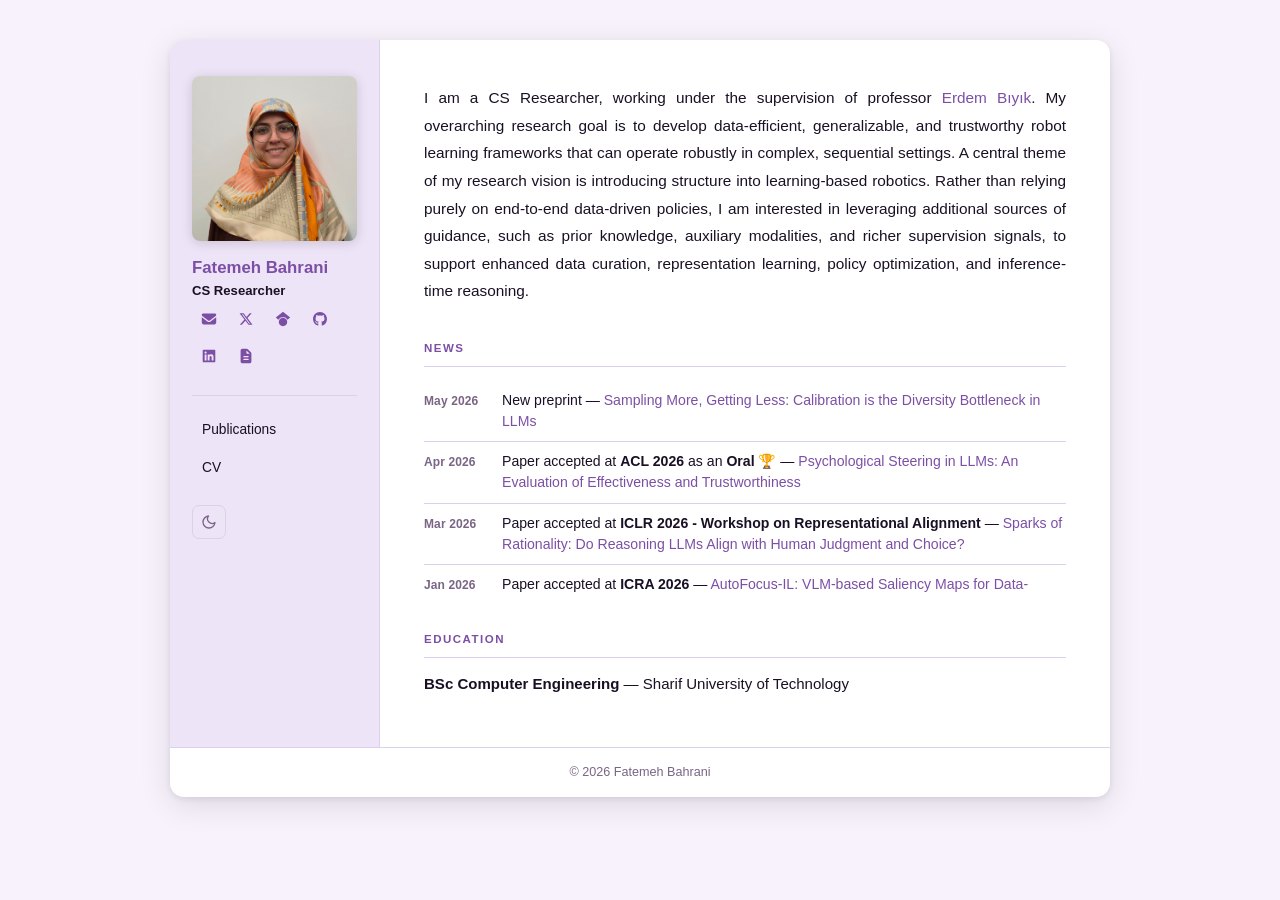
==== commit a93398a9: "minor edits" ====
--- a/index.html
+++ b/index.html
@@ -67,8 +67,6 @@
       </div>
 
       <nav class="sidebar-nav">
-        <a href="#news">News</a>
-        <a href="#education">Education</a>
         <a href="publications.html">Publications</a>
         <a href="files/Fatemeh_Bahrani_CV.pdf" target="_blank">CV</a>
       </nav>
@@ -116,8 +114,14 @@
       <div class="news-scroll">
 
         <div class="news-item">
+          <span class="news-date">May 2026</span>
+          <span>New preprint &mdash;
+            <a href="https://arxiv.org/abs/2605.11128">Sampling More, Getting Less: Calibration is the Diversity Bottleneck in LLMs</a></span>
+        </div>
+
+        <div class="news-item">
           <span class="news-date">Apr 2026</span>
-          <span>Paper accepted at <strong>ACL 2026</strong> &mdash;
+          <span>Paper accepted at <strong>ACL 2026</strong> as an <strong>Oral</strong> 🏆 &mdash;
             <a href="https://arxiv.org/abs/2510.04484">Psychological Steering in LLMs: An Evaluation of Effectiveness and Trustworthiness</a></span>
         </div>
 
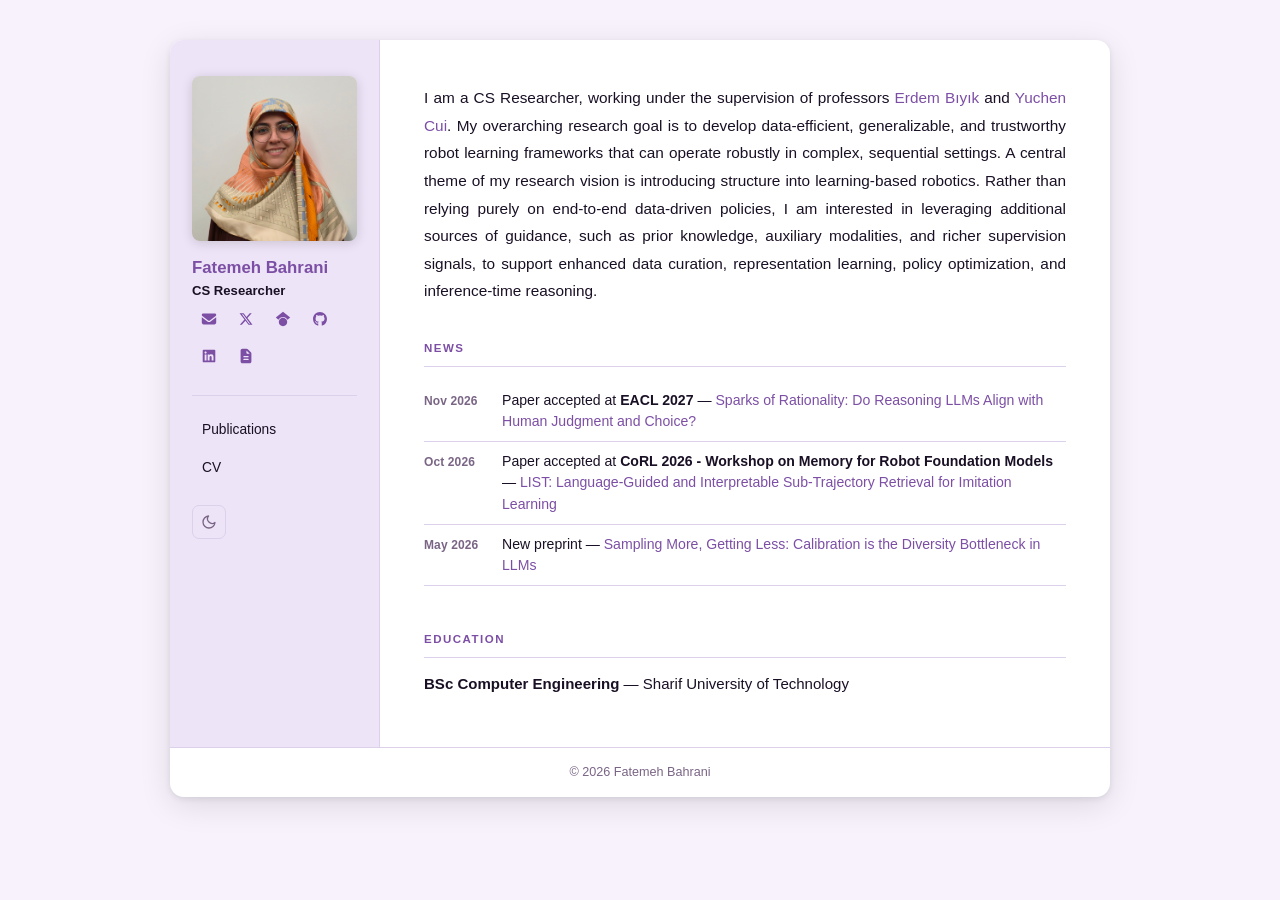
==== commit e7a440df: "cv, publications and news updated" ====
--- a/index.html
+++ b/index.html
@@ -98,8 +98,9 @@
 
     <section class="about">
       <p>
-        I am a CS Researcher, working under the supervision of professor
-        <a href="https://ebiyik.github.io/">Erdem Bıyık</a>.
+        I am a CS Researcher, working under the supervision of professors
+        <a href="https://ebiyik.github.io/">Erdem Bıyık</a> and
+        <a href="https://yuchencui.cc/">Yuchen Cui</a>.
         My overarching research goal is to develop data-efficient, generalizable, and trustworthy robot learning
         frameworks that can operate robustly in complex, sequential settings. A central theme of my research
         vision is introducing structure into learning-based robotics. Rather than relying purely on end-to-end
@@ -112,6 +113,18 @@
     <section id="news">
       <h2>News</h2>
       <div class="news-scroll">
+
+        <div class="news-item">
+          <span class="news-date">Nov 2026</span>
+          <span>Paper accepted at <strong>EACL 2027</strong> &mdash;
+            <a href="https://www.arxiv.org/abs/2601.22329">Sparks of Rationality: Do Reasoning LLMs Align with Human Judgment and Choice?</a></span>
+        </div>
+
+        <div class="news-item">
+          <span class="news-date">Oct 2026</span>
+          <span>Paper accepted at <strong>CoRL 2026 - Workshop on Memory for Robot Foundation Models</strong> &mdash;
+            <a href="https://corl2026-memory.github.io/papers/052.pdf">LIST: Language-Guided and Interpretable Sub-Trajectory Retrieval for Imitation Learning</a></span>
+        </div>
 
         <div class="news-item">
           <span class="news-date">May 2026</span>
